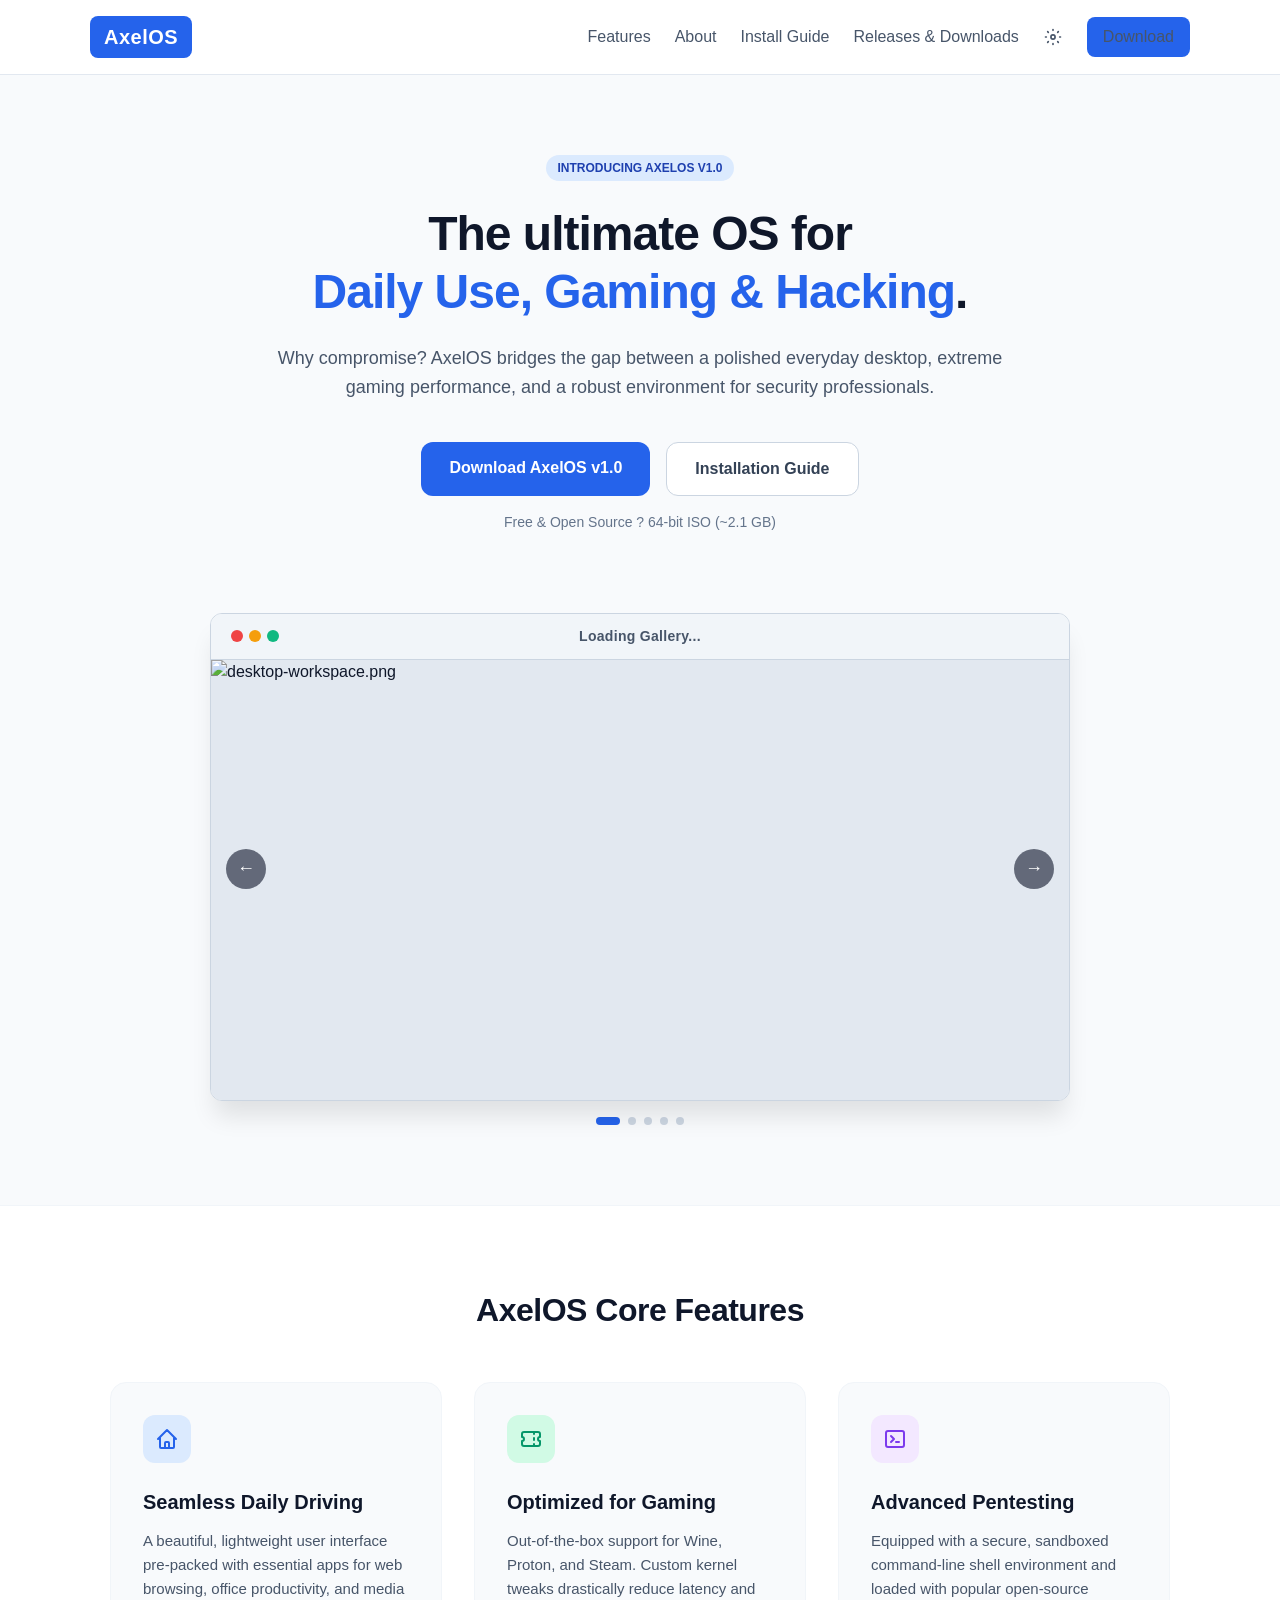
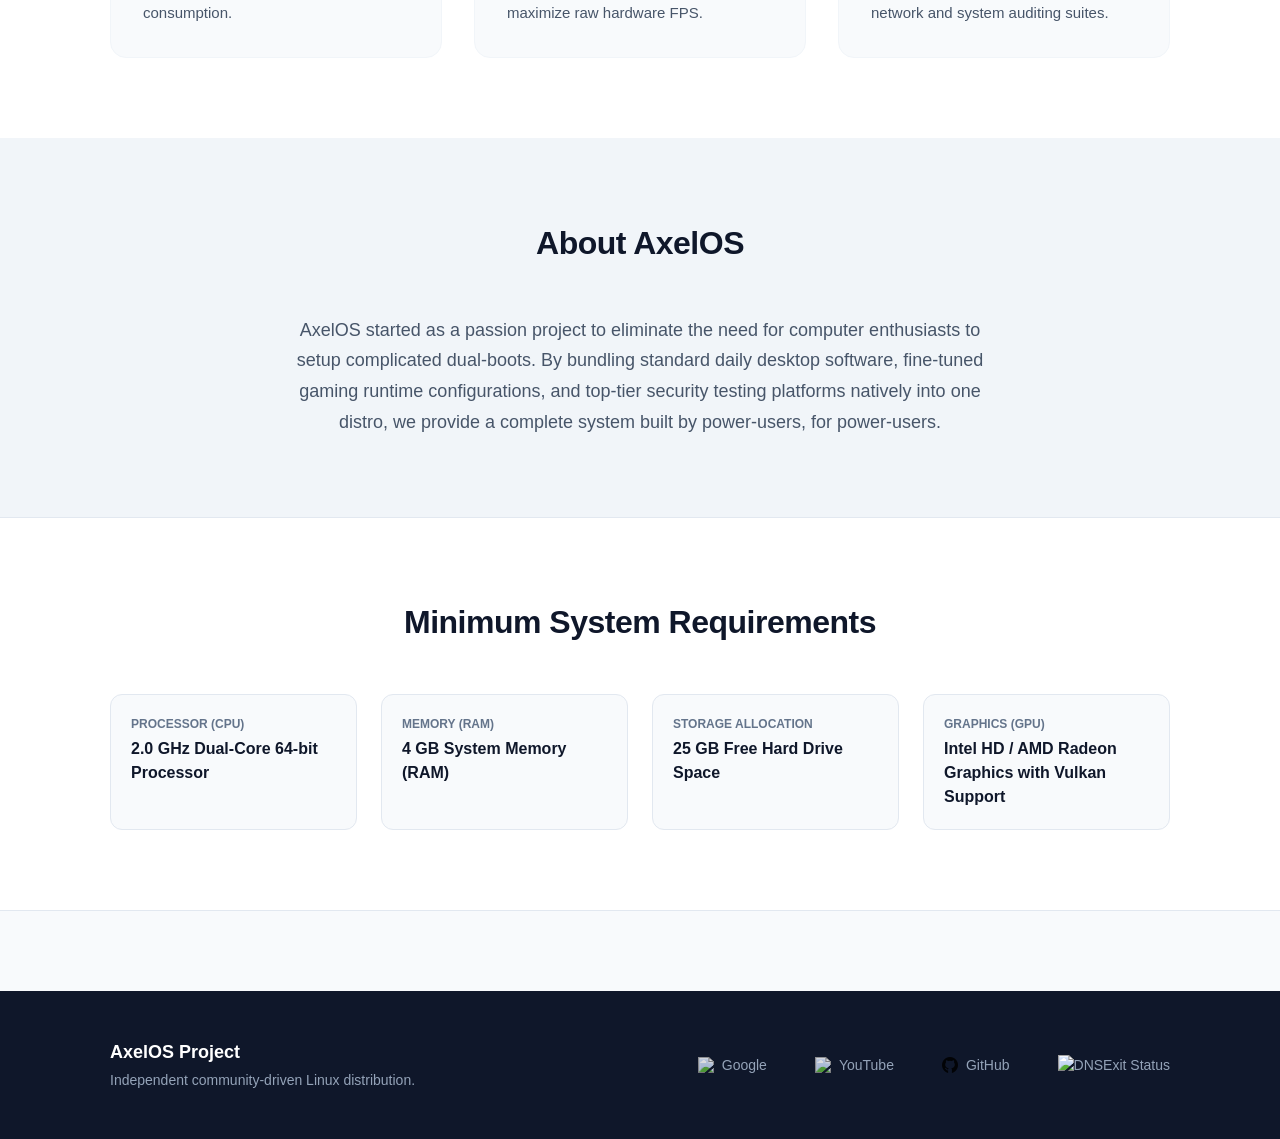
==== index.html @ c9dcf044 "Update index.html" ====
<!DOCTYPE html>
<html lang="en">
<head>
    <meta charset="UTF-8">
    <meta name="viewport" content="width=device-width, initial-scale=1.0">
    <title>AxelOS - Daily Driving, Gaming & Hacking Combined</title>
    <!-- Multi-size Branding Favicon Configuration -->
    <link rel="apple-touch-icon" sizes="180x180" href="/apple-touch-icon.png">
    <link rel="icon" type="image/png" sizes="32x32" href="/favicon-32x32.png">
    <link rel="icon" type="image/png" sizes="16x16" href="/favicon-16x16.png">
    <link rel="icon" type="image/png" href="./favicon.png">
    <link rel="stylesheet" href="./style.css">
</head>
<body>

    <nav>
        <div class="container nav-flex">
            <div onclick="showHome()" class="logo-text">AxelOS</div>
            <div class="nav-links">
                <a onclick="showHome('#features')">Features</a>
                <a onclick="showHome('#about')">About</a>
                <a onclick="showGuide()">Install Guide</a>
                <a onclick="showReleases()">Releases & Downloads</a>
                <button class="theme-toggle" onclick="toggleTheme()" aria-label="Toggle Dark Mode">
                    <svg style="width:20px; height:20px;" fill="none" stroke="currentColor" stroke-width="2" viewBox="0 0 24 24" id="theme-icon"><path stroke-linecap="round" stroke-linejoin="round" d="M12 3v1m0 16v1m9-9h-1M4 12H3m15.364-6.364l-.707.707M6.343 17.657l-.707.707m12.728 0l-.707-.707M6.343 6.343l-.707-.707M14.5 12a2.5 2.5 0 11-5 0 2.5 2.5 0 015 0z"></path></svg>
                </button>
                <a onclick="showReleases()" class="nav-dl-btn btn">Download</a>
            </div>
        </div>
    </nav>

    <div id="scroll-top-arrow" onclick="window.scrollTo({top:0, behavior:'smooth'})">&uarr;</div>

    <div id="main-homepage-content">
        <header>
            <span class="version-tag" id="tag-ver">Introducing AxelOS...</span>
            <h1>The ultimate OS for <br><span>Daily Use, Gaming & Hacking</span>.</h1>
            <p class="hero-p">Why compromise? AxelOS bridges the gap between a polished everyday desktop, extreme gaming performance, and a robust environment for security professionals.</p>
            <div class="hero-btns" id="download">
                <a id="hero-dl-btn" onclick="showReleases()" class="btn btn-lg main-dl-btn">Download AxelOS</a>
                <a onclick="showGuide()" class="btn btn-lg btn-alt">Installation Guide</a>
            </div>
            <p class="meta-text">Free & Open Source ? 64-bit ISO (~2.1 GB)</p>
        </header>

        <div class="carousel-shell">
            <button class="arrow-btn arrow-left" onclick="slideCarousel(-1)">&larr;</button>
            <button class="arrow-btn arrow-right" onclick="slideCarousel(1)">&rarr;</button>
            <div class="window-mockup">
                <div class="window-bar">
                    <div class="dot-group">
                        <span class="dot" style="background:#ef4444;"></span>
                        <span class="dot" style="background:#f59e0b;"></span>
                        <span class="dot" style="background:#10b981;"></span>
                    </div>
                    <div class="window-title" id="screen-title">Loading Gallery...</div>
                </div>
                <div class="slider-viewport" id="slider-track"></div>
            </div>
            <div class="indicator-dots" id="dots-container"></div>
        </div>

        <section class="features" id="features">
            <div class="container">
                <h2 class="section-title">AxelOS Core Features</h2>
                <div class="grid">
                    <div class="card">
                        <div class="icon-box icon-blue"><svg viewBox="0 0 24 24"><path stroke-linecap="round" stroke-linejoin="round" d="M3 12l2-2m0 0l7-7 7 7M5 10v10a1 1 0 001 1h3m10-11l2 2m-2-2v10a1 1 0 01-1 1h-3m-6 0a1 1 0 001-1v-4a1 1 0 011-1h2a1 1 0 011 1v4a1 1 0 001 1m-6 0h6"></path></svg></div>
                        <h3>Seamless Daily Driving</h3>
                        <p>A beautiful, lightweight user interface pre-packed with essential apps for web browsing, office productivity, and media consumption.</p>
                    </div>
                    <div class="card">
                        <div class="icon-box icon-emerald"><svg viewBox="0 0 24 24"><path stroke-linecap="round" stroke-linejoin="round" d="M15 5v2m0 4v2m0 4v2M5 5a2 2 0 00-2 2v3a2 2 0 110 4v3a2 2 0 002 2h14a2 2 0 002-2v-3a2 2 0 110-4V7a2 2 0 00-2-2H5z"></path></svg></div>
                        <h3>Optimized for Gaming</h3>
                        <p>Out-of-the-box support for Wine, Proton, and Steam. Custom kernel tweaks drastically reduce latency and maximize raw hardware FPS.</p>
                    </div>
                    <div class="card">
                        <div class="icon-box icon-purple"><svg viewBox="0 0 24 24"><path stroke-linecap="round" stroke-linejoin="round" d="M8 9l3 3-3 3m5 0h3M5 20h14a2 2 0 002-2V6a2 2 0 00-2-2H5a2 2 0 00-2 2v12a2 2 0 002 2z"></path></svg></div>
                        <h3>Advanced Pentesting</h3>
                        <p>Equipped with a secure, sandboxed command-line shell environment and loaded with popular open-source network and system auditing suites.</p>
                    </div>
                </div>
            </div>
        </section>
        <section class="about" id="about">
            <div class="container">
                <h2 class="section-title">About AxelOS</h2>
                <p class="about-p">AxelOS started as a passion project to eliminate the need for computer enthusiasts to setup complicated dual-boots. By bundling standard daily desktop software, fine-tuned gaming runtime configurations, and top-tier security testing platforms natively into one distro, we provide a complete system built by power-users, for power-users.</p>
            </div>
        </section>

        <section class="specs-section">
            <div class="container">
                <h2 class="section-title">Minimum System Requirements</h2>
                <div class="specs-list">
                    <div class="spec-item"><div class="spec-label">Processor (CPU)</div><div class="spec-value" id="spec-cpu">Loading...</div></div>
                    <div class="spec-item"><div class="spec-label">Memory (RAM)</div><div class="spec-value" id="spec-ram">Loading...</div></div>
                    <div class="spec-item"><div class="spec-label">Storage Allocation</div><div class="spec-value" id="spec-storage">Loading...</div></div>
                    <div class="spec-item"><div class="spec-label">Graphics (GPU)</div><div class="spec-value" id="spec-gpu">Loading...</div></div>
                </div>
            </div>
        </section>
    </div>

    <!-- View 2: Standalone Installation Guide -->
    <div id="main-guide-content" class="page-view-container">
        <div class="content-card-wrapper">
            <div onclick="showHome()" class="back-link">&larr; Back to Home</div>
            <h1 style="margin-bottom: 24px;">Deployment & Installation Guide</h1>
            <div class="step"><div class="step-num">Step 1</div><h3>Download Image</h3><p>Obtain the latest stable image and verify SHA256 checksums.</p></div>
            <div class="step"><div class="step-num">Step 2</div><h3>Flash Target Media</h3><p>Use BalenaEtcher or Rufus to write the ISO to an 8GB+ USB drive.</p></div>
            <div class="step"><div class="step-num">Step 3</div><h3>BIOS Setup</h3><p>Disable Secure Boot and assign USB storage priority rankings.</p></div>
            <div class="step"><div class="step-num">Step 4</div><h3>Installation</h3><p>Boot from USB and follow the partitioning formatting disk setup wizard choices.</p></div>
            
            <div class="faq-section">
                <h2 style="font-size:24px; font-weight:800; margin-bottom:28px; margin-top:50px; text-align:center;">Frequently Asked Questions</h2>
                <div class="faq-item">
                    <button class="faq-trigger" onclick="toggleFaq(this)">Can I dual-boot AxelOS with Windows? <span class="faq-icon">+</span></button>
                    <div class="faq-panel"><div class="faq-content">Yes! During Step 4 of the installation guide, select 'Install Alongside' to safely partition your drive without erasing your existing Windows data.</div></div>
                </div>
                <div class="faq-item">
                    <button class="faq-trigger" onclick="toggleFaq(this)">Are anti-cheat gaming systems supported? <span class="faq-icon">+</span></button>
                    <div class="faq-panel"><div class="faq-content">AxelOS includes kernel-level driver compatibility loops for Proton. Games using Valve Easy Anti-Cheat (EAC) and BattlEye load natively out of the box.</div></div>
                </div>
                <div class="faq-item">
                    <button class="faq-trigger" onclick="toggleFaq(this)">Is this OS safe for beginners to use daily? <span class="faq-icon">+</span></button>
                    <div class="faq-panel"><div class="faq-content">Absolutely. While it contains powerful tools for hacking and optimization, the desktop interface behaves exactly like a standard, user-friendly operating system.</div></div>
                </div>
            </div>
        </div>
    </div>

    <!-- View 3: Combined Version Releases & Downloads Hub -->
    <div id="main-releases-content" class="page-view-container">
        <div class="content-card-wrapper" style="max-width: 100%; width: 100%;">
            <div onclick="showHome()" class="back-link">&larr; Back to Home</div>
            <h1>AxelOS Distribution Hub</h1>
            <p style="color:#475569; margin-top:4px; margin-bottom:24px;">Track system build revisions, changelog patches, and download official mirror ISO files natively.</p>
            <div class="table-wrapper" style="overflow-x: auto; background: transparent; border-radius: 12px;">
                <table style="width: 100%; border-collapse: collapse; text-align: left;">
                    <thead>
                        <tr style="border-bottom: 2px solid #e2e8f0;">
                            <th style="padding: 16px 12px; font-weight: 600;">Version</th>
                            <th style="padding: 16px 12px; font-weight: 600;">Built At</th>
                            <th style="padding: 16px 12px; font-weight: 600;">Codename</th>
                            <th style="padding: 16px 12px; font-weight: 600;">Key Updates / Changelog</th>
                            <th style="padding: 16px 12px; font-weight: 600;">Status</th>
                            <th style="padding: 16px 12px; font-weight: 600; text-align: center;">Download Link</th>
                        </tr>
                    </thead>
                    <tbody id="history-rows"></tbody>
                </table>
            </div>
        </div>
    </div>

    <!-- Cleaner Footer (Wiped out gnrcounter popup box element completely) -->
    <footer>
        <div class="container footer-flex">
            <div class="footer-left"><h4>AxelOS Project</h4><p>Independent community-driven Linux distribution.</p></div>
            <div class="footer-links" style="display: flex; align-items: center; gap: 24px; flex-wrap: wrap;">
                <a href="https://google.com" target="_blank" style="display: flex; align-items: center; gap: 8px; color: #94a3b8; text-decoration: none;">
                    <img src="./icon/google.png" alt="Google" style="width: 16px; height: 16px; object-fit: contain; filter: opacity(0.85);"><span>Google</span>
                </a>
                <a href="https://youtube.com" target="_blank" style="display: flex; align-items: center; gap: 8px; color: #94a3b8; text-decoration: none;">
                    <img src="./icon/youtube.png" alt="YouTube" style="width: 16px; height: 16px; object-fit: contain; filter: opacity(0.85);"><span>YouTube</span>
                </a>
                <a href="https://github.com" target="_blank" style="display: flex; align-items: center; gap: 8px; color: #94a3b8; text-decoration: none;">
                    <img src="./icon/github.png" alt="GitHub" style="width: 16px; height: 16px; object-fit: contain; filter: opacity(0.85);"><span>GitHub</span>
                </a>
                <a href="http://dnsexit.com" target="_blank"><img src="http://dnsexit.com" border="0" alt="DNSExit Status"></a>
            </div>
        </div>
    </footer>

    <script src="./script.js?v=9"></script>
</body>
</html>
---- style.css ----
* { box-sizing: border-box; margin: 0; padding: 0; transition: background-color 0.2s, border-color 0.2s; }
html { scroll-behavior: smooth; }
body { font-family: -apple-system, BlinkMacSystemFont, "Segoe UI", Roboto, sans-serif; background-color: #f8fafc; color: #0f172a; line-height: 1.5; }

/* Dark Mode Theme Configurations */
body.dark-mode { background-color: #0f172a; color: #f8fafc; }
body.dark-mode nav { background: #1e293b; border-color: #334155; }
body.dark-mode .nav-links a { color: #94a3b8; }
body.dark-mode .nav-links a:hover { color: #38bdf8; }
body.dark-mode .card { background: #1e293b; border-color: #334155; }
body.dark-mode .card h3 { color: #ffffff; }
body.dark-mode .card p { color: #94a3b8; }
body.dark-mode .about { background: #1e293b; border-color: #334155; }
body.dark-mode .about-p { color: #94a3b8; }
body.dark-mode .specs-section { background: #0f172a; border-color: #334155; }
body.dark-mode .spec-item { background: #1e293b; border-color: #334155; }
body.dark-mode .spec-value { color: #ffffff; }
body.dark-mode .content-card-wrapper { background: #1e293b; border-color: #334155; }
body.dark-mode h1, body.dark-mode .section-title { color: #ffffff; }
body.dark-mode .hero-p { color: #94a3b8; }
body.dark-mode th { background: #1e293b; border-color: #334155; color: #cbd5e1; }
body.dark-mode td { border-color: #334155; color: #cbd5e1; }

nav { background: #ffffff; border-bottom: 1px solid #e2e8f0; position: sticky; top: 0; z-index: 100; }
.container { max-width: 1100px; margin: 0 auto; padding: 0 20px; }
.nav-flex { display: flex; justify-content: space-between; items: center; padding: 16px 0; }
.logo-text { font-size: 20px; font-weight: 800; color: #ffffff; background: #2563eb; padding: 6px 14px; border-radius: 8px; letter-spacing: 0.5px; text-decoration: none; display: inline-block; cursor: pointer; }
.nav-links { display: flex; align-items: center; }
.nav-links a { margin-left: 24px; text-decoration: none; color: #475569; font-weight: 500; transition: color 0.2s; cursor: pointer; }
.nav-links a:hover { color: #2563eb; }
.btn { background: #2563eb; color: #ffffff; padding: 8px 16px; border-radius: 8px; text-decoration: none; font-weight: 500; display: inline-block; transition: background 0.2s; }
.btn:hover { background: #1d4ed8; }

.theme-toggle { background: transparent; border: none; cursor: pointer; color: #475569; margin-left: 24px; display: flex; align-items: center; }
body.dark-mode .theme-toggle { color: #f59e0b; }

header { text-align: center; padding: 80px 20px 40px 20px; max-width: 800px; margin: 0 auto; }
.version-tag { background: #dbeafe; color: #1e40af; font-size: 12px; font-weight: 600; padding: 4px 12px; border-radius: 9999px; text-transform: uppercase; display: inline-block; }
h1 { font-size: 48px; font-weight: 800; color: #0f172a; margin-top: 24px; letter-spacing: -1px; line-height: 1.2; }
h1 span { color: #2563eb; }
.hero-p { font-size: 18px; color: #475569; margin-top: 24px; line-height: 1.6; }
.hero-btns { margin-top: 40px; display: flex; gap: 16px; justify-content: center; flex-wrap: wrap; }
.btn-lg { padding: 14px 28px; font-size: 16px; font-weight: 600; border-radius: 12px; }
.btn-alt { background: #ffffff; color: #334155; border: 1px solid #cbd5e1; cursor: pointer; }
.btn-alt:hover { background: #f8fafc; }
.meta-text { font-size: 14px; color: #64748b; margin-top: 16px; }

.carousel-shell { max-width: 900px; margin: 40px auto 80px auto; padding: 0 20px; position: relative; }
.window-mockup { background: #ffffff; border: 1px solid #cbd5e1; border-radius: 12px; overflow: hidden; box-shadow: 0 20px 25px -5px rgba(0,0,0,0.1); position: relative; }
body.dark-mode .window-mockup { background: #1e293b; border-color: #334155; }
.window-bar { background: #f1f5f9; padding: 12px 20px; display: flex; align-items: center; border-bottom: 1px solid #cbd5e1; z-index: 10; position: relative; }
body.dark-mode .window-bar { background: #0f172a; border-color: #334155; }
.dot-group { display: flex; gap: 6px; position: absolute; left: 20px; }
.dot { width: 12px; height: 12px; border-radius: 55px; }
.window-title { width: 100%; text-align: center; font-size: 14px; font-weight: 600; color: #475569; letter-spacing: 0.3px; }
body.dark-mode .window-title { color: #94a3b8; }

.slider-viewport { display: flex; overflow-x: auto; scroll-snap-type: x mandatory; scroll-behavior: smooth; -webkit-overflow-scrolling: touch; }
.slider-viewport::-webkit-scrollbar { display: none; }
.slide-pane { min-width: 100%; width: 100%; scroll-snap-align: start; background: #e2e8f0; height: 440px; display: flex; align-items: center; justify-content: center; position: relative; overflow: hidden; }
body.dark-mode .slide-pane { background: #334155; }
.slide-pane img { width: 100%; height: 100%; object-fit: cover; }

.arrow-btn { position: absolute; top: 50%; transform: translateY(-50%); background: rgba(15, 23, 42, 0.6); color: white; border: none; width: 40px; height: 40px; border-radius: 50px; cursor: pointer; display: flex; align-items: center; justify-content: center; font-weight: bold; font-size: 18px; z-index: 20; }
.arrow-btn:hover { background: rgba(37, 99, 235, 0.9); }
.arrow-left { left: 36px; }
.arrow-right { right: 36px; }

.indicator-dots { display: flex; justify-content: center; gap: 8px; margin-top: 16px; }
.ind-dot { width: 8px; height: 8px; background: #cbd5e1; border-radius: 50px; cursor: pointer; transition: background-color 0.2s, width 0.2s; }
body.dark-mode .ind-dot { background: #475569; }
.ind-dot.active { background: #2563eb; width: 24px; }
body.dark-mode .ind-dot.active { background: #38bdf8; }

.features { background: #ffffff; padding: 80px 0; border-top: 1px solid #f1f5f9; border-bottom: 1px solid #f1f5f9; }
.section-title { text-align: center; font-size: 32px; font-weight: 700; margin-bottom: 48px; letter-spacing: -0.5px; }
.grid { display: grid; grid-template-columns: repeat(auto-fit, minmax(280px, 1fr)); gap: 32px; }
.card { background: #f8fafc; padding: 32px; border-radius: 16px; border: 1px solid #f1f5f9; }
.icon-box { width: 48px; height: 48px; border-radius: 12px; display: flex; align-items: center; justify-content: center; margin-bottom: 24px; }
.icon-blue { background: #dbeafe; color: #2563eb; }
.icon-emerald { background: #d1fae5; color: #059669; }
.icon-purple { background: #f3e8ff; color: #7c3aed; }
.icon-box svg { width: 24px; height: 24px; fill: none; stroke: currentColor; stroke-width: 2; }
.card h3 { font-size: 20px; font-weight: 700; margin-bottom: 12px; }
.card p { color: #475569; font-size: 15px; line-height: 1.6; }

.about { background: #f1f5f9; padding: 80px 0; border-bottom: 1px solid #e2e8f0; }
.about-p { max-width: 700px; margin: 0 auto; text-align: center; font-size: 18px; color: #475569; line-height: 1.7; }
.specs-section { background: #ffffff; padding: 80px 0; border-bottom: 1px solid #e2e8f0; }
.specs-list { display: grid; grid-template-columns: repeat(auto-fit, minmax(220px, 1fr)); gap: 24px; margin-top: 32px; }
.spec-item { padding: 20px; background: #f8fafc; border-radius: 12px; border: 1px solid #e2e8f0; }
.spec-label { font-size: 12px; color: #64748b; font-weight: 600; text-transform: uppercase; }
.spec-value { font-size: 16px; color: #0f172a; font-weight: 700; margin-top: 4px; }
.page-view-container { max-width: 860px; margin: 40px auto; padding: 0 20px; display: none; }
.content-card-wrapper { background: #ffffff; padding: 40px; border-radius: 16px; border: 1px solid #e2e8f0; box-shadow: 0 1px 3px rgba(0,0,0,0.05); }
.back-link { display: inline-block; text-decoration: none; color: #2563eb; font-weight: 600; margin-bottom: 24px; font-size: 15px; cursor: pointer; }
.back-link:hover { text-decoration: underline; }

.table-wrapper { background: #ffffff; border: 1px solid #e2e8f0; border-radius: 12px; overflow-x: auto; margin-top: 24px; }
table { width: 100%; border-collapse: collapse; text-align: left; font-size: 15px; }
th { background: #f8fafc; padding: 20px; font-weight: 600; color: #334155; border-bottom: 1px solid #e2e8f0; }
td { padding: 20px; border-bottom: 1px solid #e2e8f0; color: #475569; }
tr:last-child td { border-bottom: none; }
.badge { padding: 4px 12px; border-radius: 9999px; font-size: 12px; font-weight: 600; display: inline-block; text-transform: uppercase; }
.badge-active { background: #d1fae5; color: #065f46; }
.badge-supported { background: #dbeafe; color: #1e40af; }
.badge-legacy { background: #e2e8f0; color: #334155; }

.step { margin-bottom: 36px; padding-bottom: 24px; border-bottom: 1px solid #f1f5f9; text-align: left; }
.step:last-child { border-bottom: none; margin-bottom: 0; padding-bottom: 0; }
.step-num { font-size: 13px; font-weight: 700; color: #2563eb; text-transform: uppercase; letter-spacing: 0.5px; }
.step h3 { font-size: 20px; font-weight: 700; margin: 4px 0 12px 0; color: #1e293b; text-align: left; }
.step p { color: #475569; font-size: 16px; text-align: left; }
.step ul { padding-left: 24px; margin-top: 12px; color: #475569; text-align: left; }
.step li { margin-bottom: 8px; font-size: 15px; }

footer { background: #0f172a; color: #94a3b8; padding: 48px 0; font-size: 14px; margin-top: 80px; }
.footer-flex { display: flex; justify-content: space-between; align-items: center; flex-wrap: wrap; gap: 32px; }
.footer-left h4 { color: #ffffff; font-size: 18px; margin-bottom: 4px; }
.footer-links a { color: #94a3b8; text-decoration: none; margin-left: 24px; transition: color 0.2s; cursor: pointer; }
.footer-links a:hover { color: #ffffff; }
@media (max-width: 600px) { .nav-links { display: none; } h1 { font-size: 32px; } }

/* Animated Button Pulsate Configuration */
@keyframes buttonPulse {
    0% { transform: scale(1); box-shadow: 0 4px 6px -1px rgba(37, 99, 235, 0.2); }
    50% { transform: scale(1.03); box-shadow: 0 10px 15px -3px rgba(37, 99, 235, 0.4); }
    100% { transform: scale(1); box-shadow: 0 4px 6px -1px rgba(37, 99, 235, 0.2); }
}

.main-dl-btn:hover, .nav-dl-btn:hover {
    animation: buttonPulse 1.6s infinite ease-in-out;
    background-color: #1d4ed8 !important;
    cursor: pointer;
}
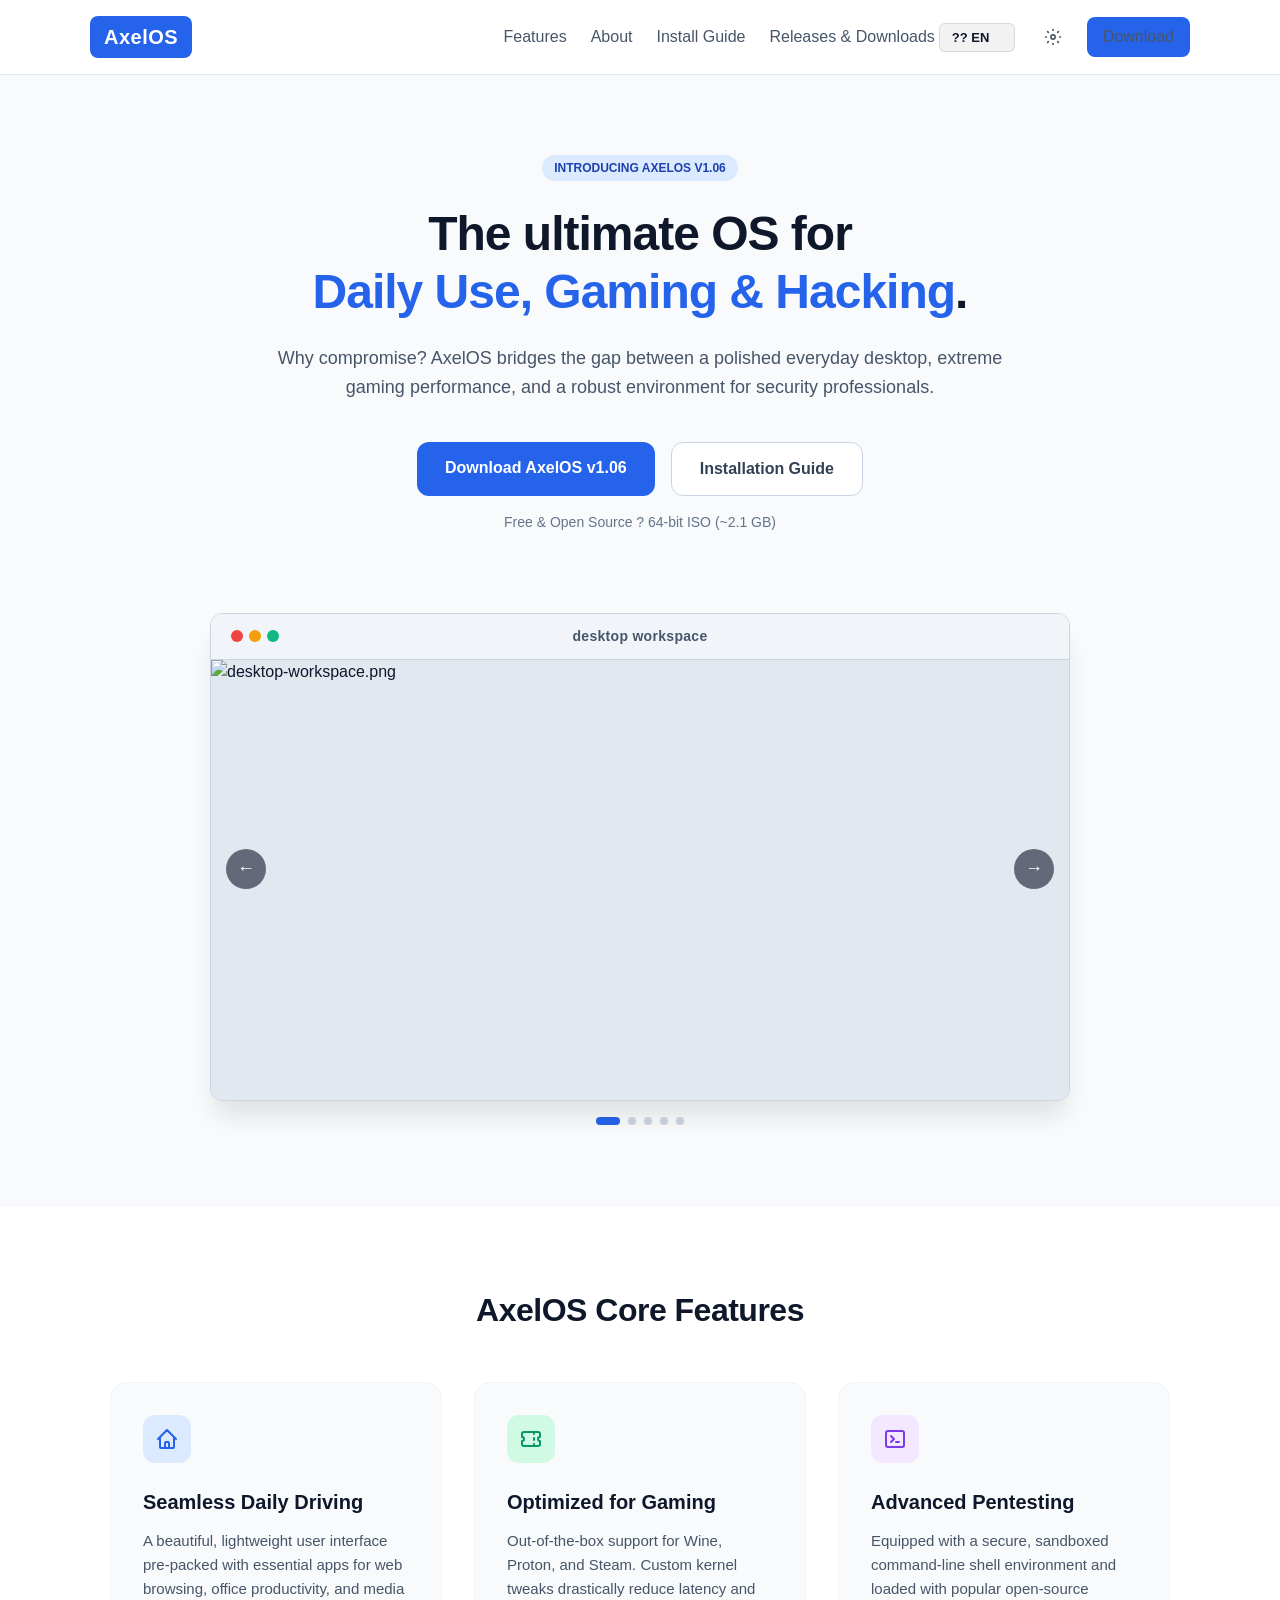
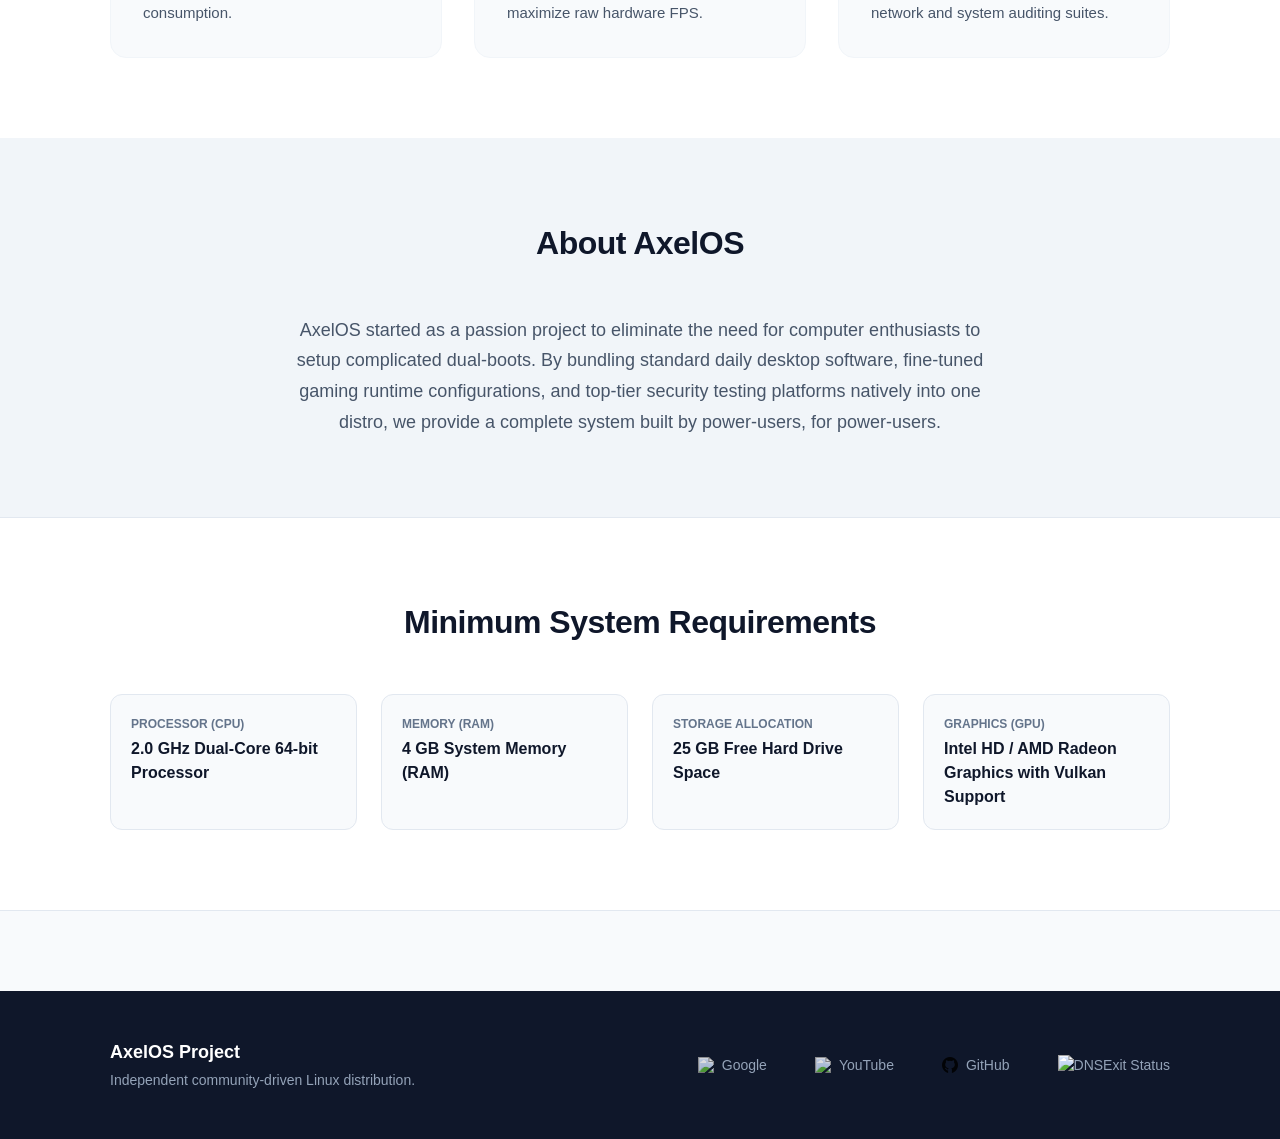
==== commit 1ef04bef: "Update index.html" ====
--- a/index.html
+++ b/index.html
@@ -16,15 +16,25 @@
     <nav>
         <div class="container nav-flex">
             <div onclick="showHome()" class="logo-text">AxelOS</div>
-            <div class="nav-links">
-                <a onclick="showHome('#features')">Features</a>
-                <a onclick="showHome('#about')">About</a>
-                <a onclick="showGuide()">Install Guide</a>
-                <a onclick="showReleases()">Releases & Downloads</a>
+            <div class="nav-links" style="display: flex; align-items: center;">
+                <a id="nav-feat" onclick="showHome('#features')">Features</a>
+                <a id="nav-about" onclick="showHome('#about')">About</a>
+                <a id="nav-guide" onclick="showGuide()">Install Guide</a>
+                <a id="nav-rel" onclick="showReleases()">Releases & Downloads</a>
+                
+                <!-- Compact Language Selector Integrated directly inside your styling classes -->
+                <div class="lang-container" style="position: relative; display: inline-block; margin: 0 4px;">
+                    <select id="lang-selector" onchange="changeLanguage(this.value)" style="padding: 6px 12px; font-size: 13px; font-weight: 700; color: inherit; background: rgba(0,0,0,0.05); border: 1px solid rgba(0,0,0,0.1); border-radius: 6px; cursor: pointer; outline: none; appearance: none; -webkit-appearance: none; padding-right: 24px;">
+                        <option value="en">?? EN</option>
+                        <option value="id">?? ID</option>
+                    </select>
+                    <i class="fas fa-chevron-down" style="position: absolute; right: 8px; top: 50%; transform: translateY(-50%); font-size: 9px; opacity: 0.7; pointer-events: none;"></i>
+                </div>
+
                 <button class="theme-toggle" onclick="toggleTheme()" aria-label="Toggle Dark Mode">
                     <svg style="width:20px; height:20px;" fill="none" stroke="currentColor" stroke-width="2" viewBox="0 0 24 24" id="theme-icon"><path stroke-linecap="round" stroke-linejoin="round" d="M12 3v1m0 16v1m9-9h-1M4 12H3m15.364-6.364l-.707.707M6.343 17.657l-.707.707m12.728 0l-.707-.707M6.343 6.343l-.707-.707M14.5 12a2.5 2.5 0 11-5 0 2.5 2.5 0 015 0z"></path></svg>
                 </button>
-                <a onclick="showReleases()" class="nav-dl-btn btn">Download</a>
+                <a id="nav-dl" onclick="showReleases()" class="nav-dl-btn btn">Download</a>
             </div>
         </div>
     </nav>
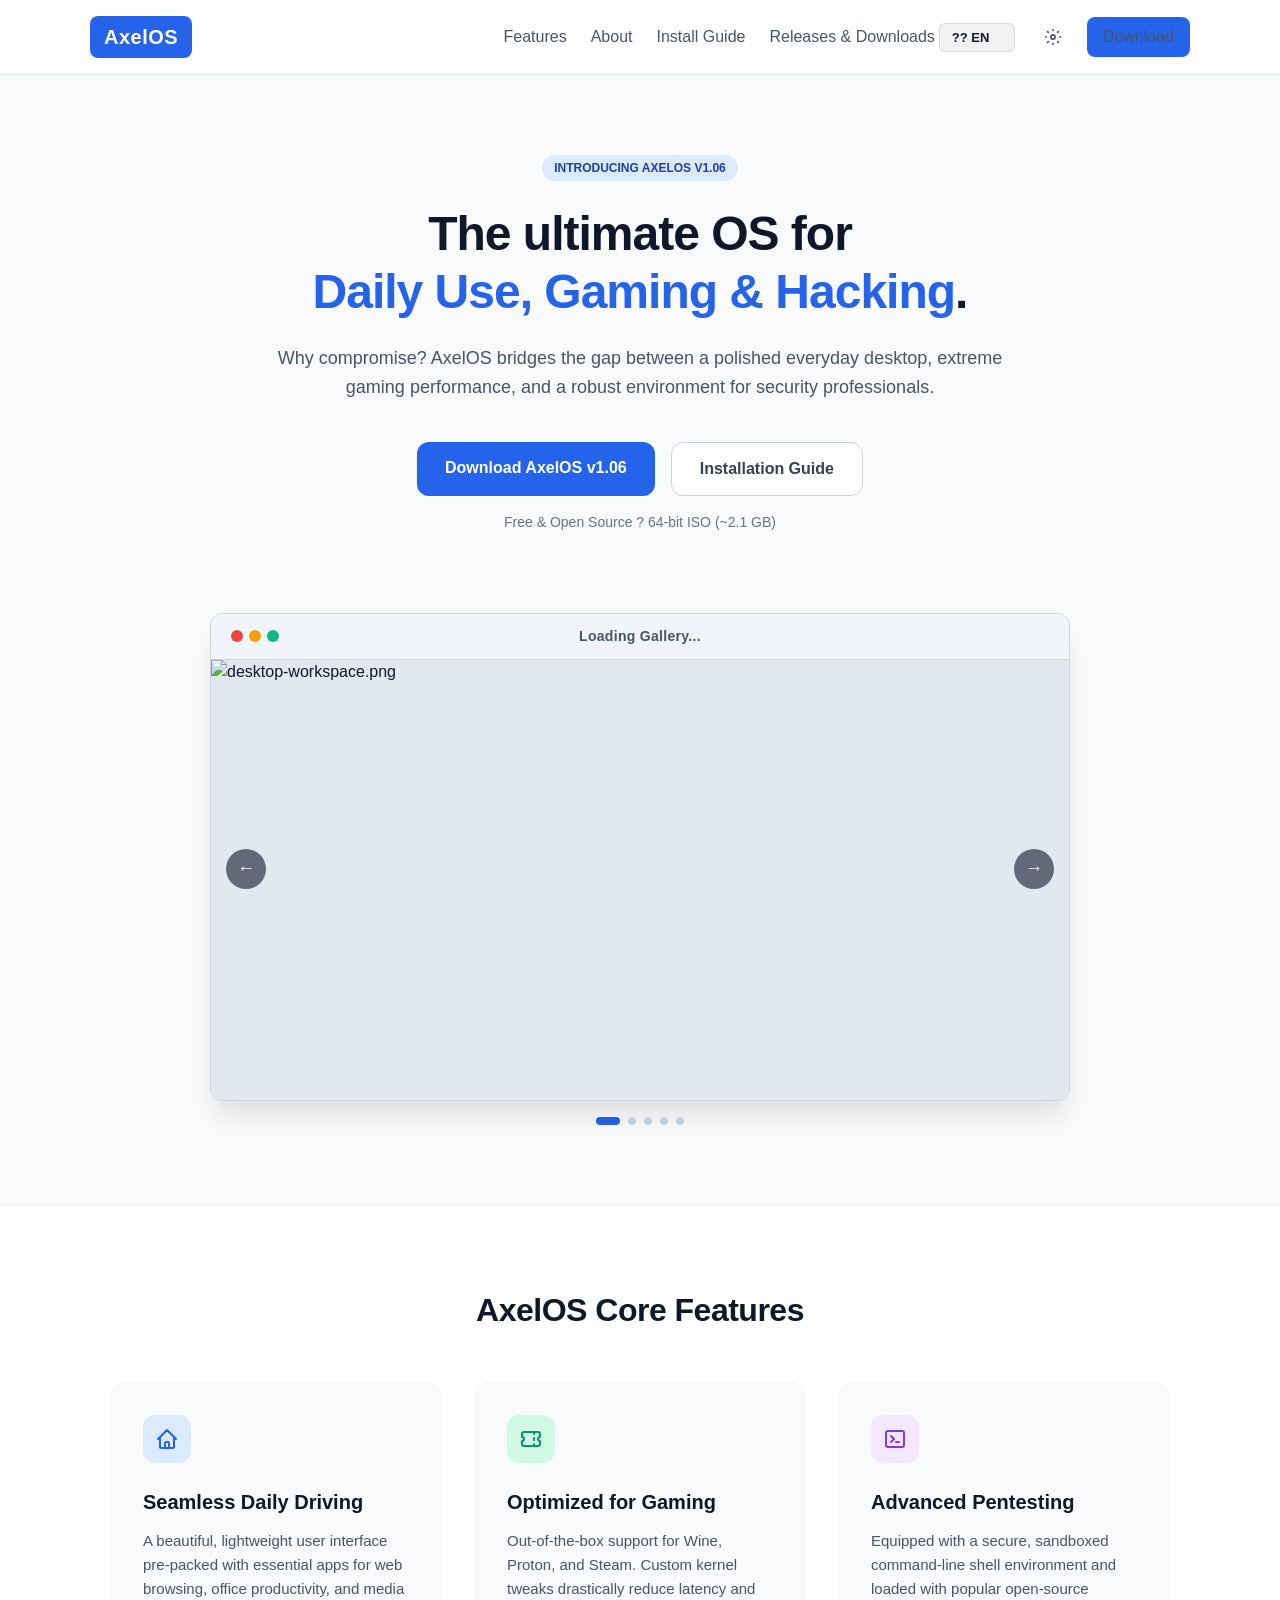
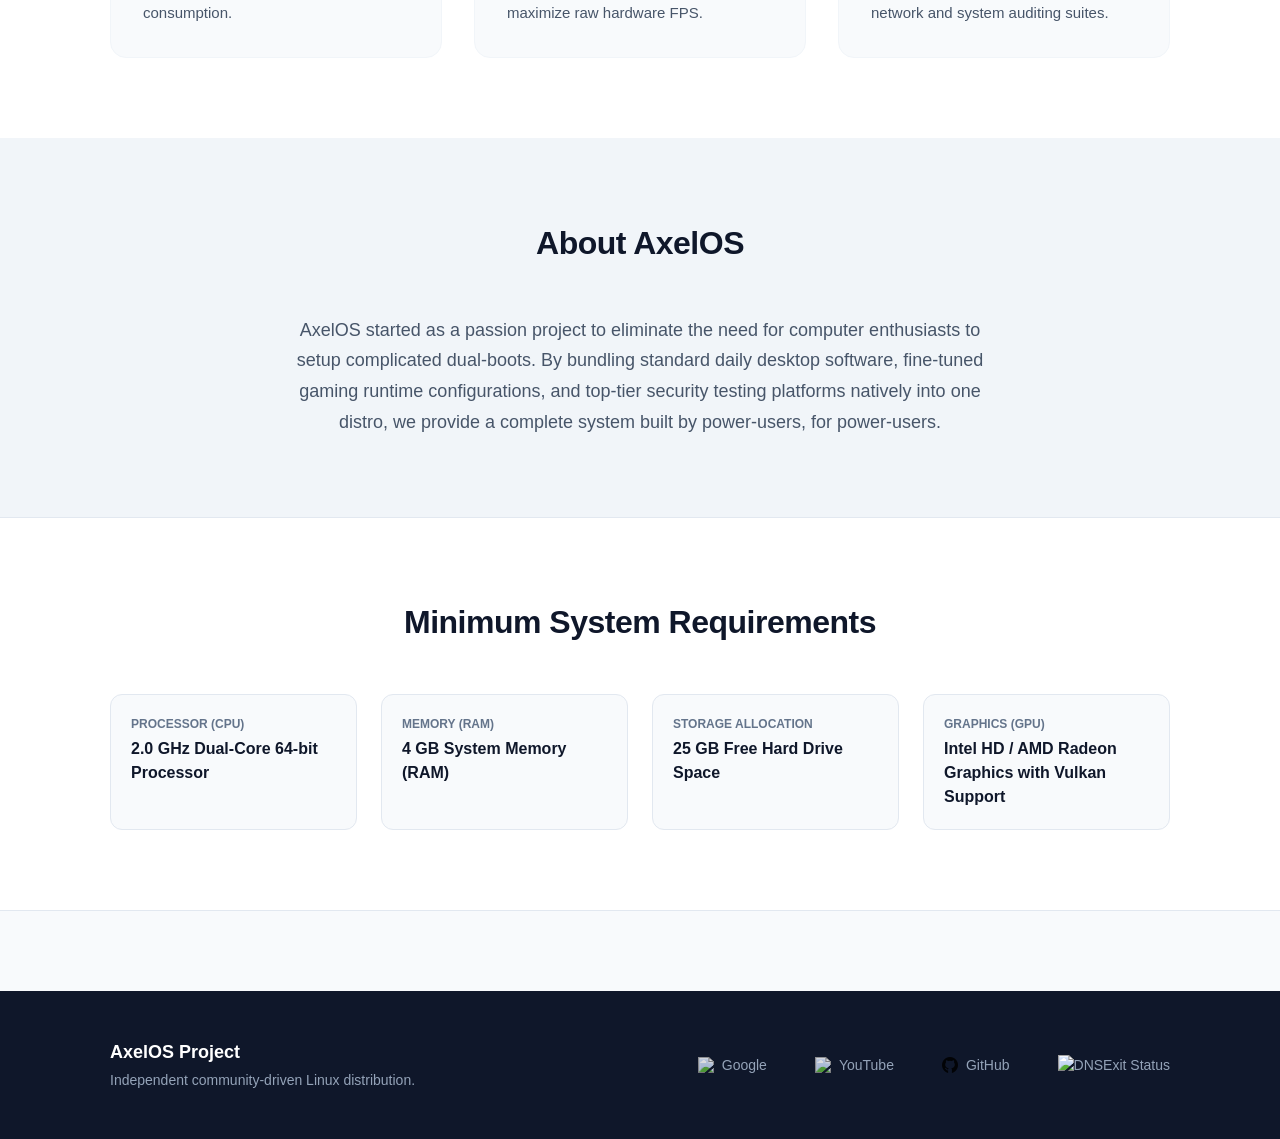
==== commit 955b0af8: "Update index.html" ====
--- a/index.html
+++ b/index.html
@@ -112,33 +112,43 @@
         </section>
     </div>
 
-    <!-- View 2: Standalone Installation Guide -->
-    <div id="main-guide-content" class="page-view-container">
-        <div class="content-card-wrapper">
-            <div onclick="showHome()" class="back-link">&larr; Back to Home</div>
-            <h1 style="margin-bottom: 24px;">Deployment & Installation Guide</h1>
-            <div class="step"><div class="step-num">Step 1</div><h3>Download Image</h3><p>Obtain the latest stable image and verify SHA256 checksums.</p></div>
-            <div class="step"><div class="step-num">Step 2</div><h3>Flash Target Media</h3><p>Use BalenaEtcher or Rufus to write the ISO to an 8GB+ USB drive.</p></div>
-            <div class="step"><div class="step-num">Step 3</div><h3>BIOS Setup</h3><p>Disable Secure Boot and assign USB storage priority rankings.</p></div>
-            <div class="step"><div class="step-num">Step 4</div><h3>Installation</h3><p>Boot from USB and follow the partitioning formatting disk setup wizard choices.</p></div>
-            
-            <div class="faq-section">
-                <h2 style="font-size:24px; font-weight:800; margin-bottom:28px; margin-top:50px; text-align:center;">Frequently Asked Questions</h2>
-                <div class="faq-item">
-                    <button class="faq-trigger" onclick="toggleFaq(this)">Can I dual-boot AxelOS with Windows? <span class="faq-icon">+</span></button>
-                    <div class="faq-panel"><div class="faq-content">Yes! During Step 4 of the installation guide, select 'Install Alongside' to safely partition your drive without erasing your existing Windows data.</div></div>
-                </div>
-                <div class="faq-item">
-                    <button class="faq-trigger" onclick="toggleFaq(this)">Are anti-cheat gaming systems supported? <span class="faq-icon">+</span></button>
-                    <div class="faq-panel"><div class="faq-content">AxelOS includes kernel-level driver compatibility loops for Proton. Games using Valve Easy Anti-Cheat (EAC) and BattlEye load natively out of the box.</div></div>
-                </div>
-                <div class="faq-item">
-                    <button class="faq-trigger" onclick="toggleFaq(this)">Is this OS safe for beginners to use daily? <span class="faq-icon">+</span></button>
-                    <div class="faq-panel"><div class="faq-content">Absolutely. While it contains powerful tools for hacking and optimization, the desktop interface behaves exactly like a standard, user-friendly operating system.</div></div>
-                </div>
+    <!-- ? SECTION 2: GUIDE & FAQ VIEW CONTAINER -->
+    <div id="main-guide-content" class="page-view-container" style="display: none; max-width: 900px; margin: 40px auto; padding: 24px; font-family: system-ui, -apple-system, sans-serif;">
+        
+        <!-- Header Block -->
+        <div style="text-align: center; margin-bottom: 48px;">
+            <h1 style="font-size: 36px; font-weight: 800; color: #0f172a; margin-bottom: 12px;">AxelOS Documentation Hub</h1>
+            <p style="font-size: 16px; color: #64748b; max-width: 600px; margin: 0 auto;">Loading documentation fields...</p>
+        </div>
+
+        <!-- Installation Guide -->
+        <div style="background: #ffffff; padding: 32px; border-radius: 16px; box-shadow: 0 4px 20px rgba(0,0,0,0.05); margin-bottom: 40px; border: 1px solid #e2e8f0;">
+            <h2 style="font-size: 22px; font-weight: 700; color: #0f172a; margin-bottom: 24px; display: flex; align-items: center; gap: 8px;">
+                <i class="fas fa-map-signs" style="color: #2563eb;"></i> Complete Step-by-Step Installation Guide
+            </h2>
+            <div style="position: relative; border-left: 3px solid #e2e8f0; margin-left: 16px; padding-left: 24px;">
+                <!-- Injected dynamically by your script mapping -->
             </div>
         </div>
+
+        <!-- Accordion FAQ Dropdown Hub -->
+        <div style="background: #ffffff; padding: 32px; border-radius: 16px; box-shadow: 0 4px 20px rgba(0,0,0,0.05); border: 1px solid #e2e8f0;">
+            <h2 style="font-size: 22px; font-weight: 700; color: #0f172a; margin-bottom: 8px; display: flex; align-items: center; gap: 8px;">
+                <i class="fas fa-question-circle" style="color: #2563eb;"></i> Frequently Asked Questions
+            </h2>
+            <p style="font-size: 14px; color: #64748b; margin: 0 0 24px 0;">Click on any question below to check its answer instantly.</p>
+            <div style="display: flex; flex-direction: column; gap: 12px;">
+                <!-- Injected dynamically by your script mapping -->
+            </div>
+        </div>
+        
+        <style>
+            .faq-item.active { border-color: #2563eb !important; box-shadow: 0 4px 12px rgba(37,99,235,0.05); }
+            .faq-item.active button { background: #eff6ff; color: #2563eb !important; }
+            .faq-item.active .faq-arrow { transform: rotate(180deg); color: #2563eb !important; }
+        </style>
     </div>
+
 
     <!-- View 3: Combined Version Releases & Downloads Hub -->
     <div id="main-releases-content" class="page-view-container">
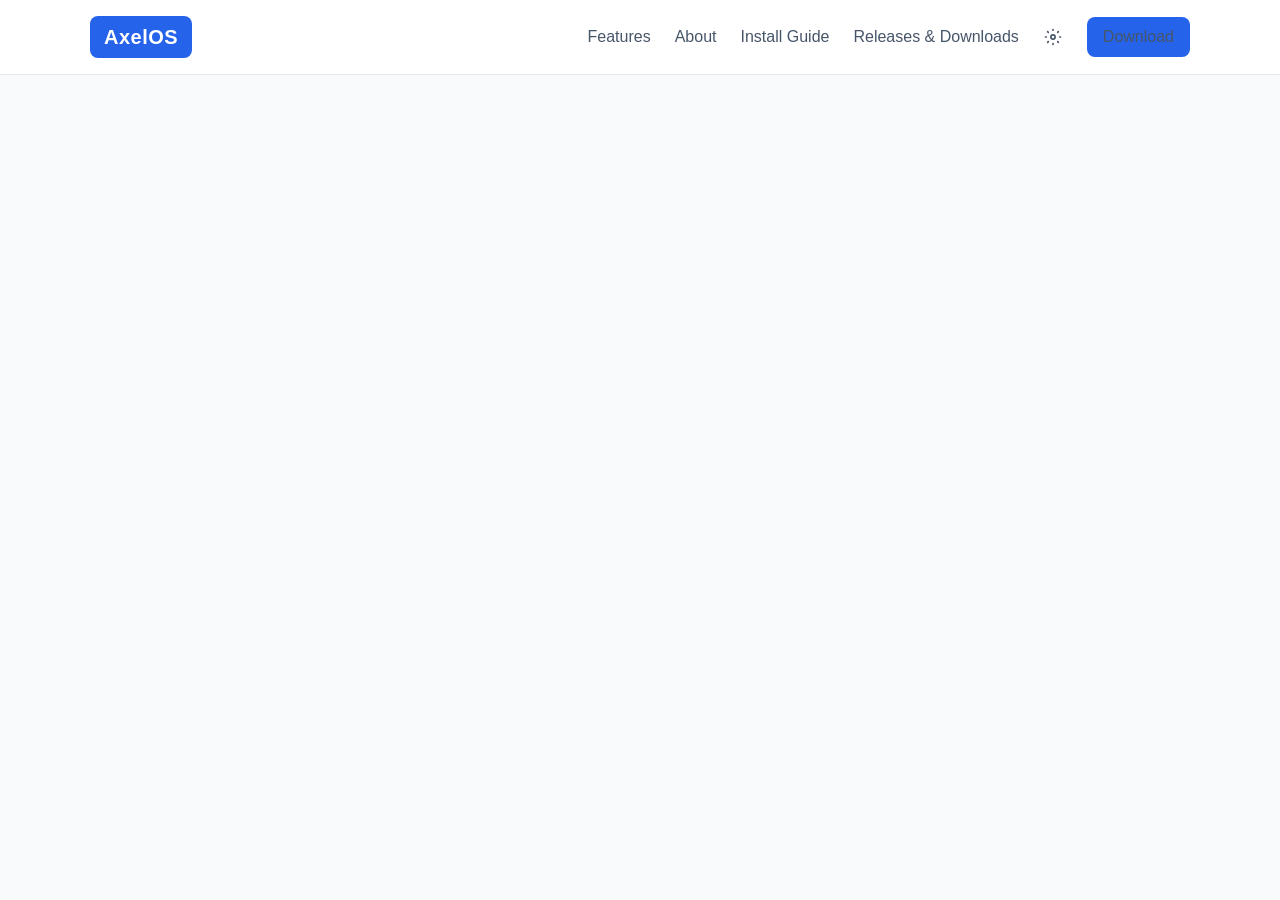
==== commit ddebc3df: "Update index.html" ====
--- a/index.html
+++ b/index.html
@@ -3,143 +3,98 @@
 <head>
     <meta charset="UTF-8">
     <meta name="viewport" content="width=device-width, initial-scale=1.0">
-    <title>AxelOS - Daily Driving, Gaming & Hacking Combined</title>
-    <!-- Multi-size Branding Favicon Configuration -->
-    <link rel="apple-touch-icon" sizes="180x180" href="/apple-touch-icon.png">
-    <link rel="icon" type="image/png" sizes="32x32" href="/favicon-32x32.png">
-    <link rel="icon" type="image/png" sizes="16x16" href="/favicon-16x16.png">
-    <link rel="icon" type="image/png" href="./favicon.png">
-    <link rel="stylesheet" href="./style.css">
+    <title>AxelOS Hub</title>
+    <link rel="stylesheet" href="https://cloudflare.com">
+    <link rel="stylesheet" href="style.css">
 </head>
 <body>
 
+    <!-- ? NAVBAR WITH NO LANGUAGE DROPDOWN -->
     <nav>
         <div class="container nav-flex">
-            <div onclick="showHome()" class="logo-text">AxelOS</div>
-            <div class="nav-links" style="display: flex; align-items: center;">
-                <a id="nav-feat" onclick="showHome('#features')">Features</a>
-                <a id="nav-about" onclick="showHome('#about')">About</a>
-                <a id="nav-guide" onclick="showGuide()">Install Guide</a>
-                <a id="nav-rel" onclick="showReleases()">Releases & Downloads</a>
-                
-                <!-- Compact Language Selector Integrated directly inside your styling classes -->
-                <div class="lang-container" style="position: relative; display: inline-block; margin: 0 4px;">
-                    <select id="lang-selector" onchange="changeLanguage(this.value)" style="padding: 6px 12px; font-size: 13px; font-weight: 700; color: inherit; background: rgba(0,0,0,0.05); border: 1px solid rgba(0,0,0,0.1); border-radius: 6px; cursor: pointer; outline: none; appearance: none; -webkit-appearance: none; padding-right: 24px;">
-                        <option value="en">?? EN</option>
-                        <option value="id">?? ID</option>
-                    </select>
-                    <i class="fas fa-chevron-down" style="position: absolute; right: 8px; top: 50%; transform: translateY(-50%); font-size: 9px; opacity: 0.7; pointer-events: none;"></i>
-                </div>
-
+            <div onclick="showHome()" class="logo-text" style="cursor:pointer;">AxelOS</div>
+            <div class="nav-links">
+                <a onclick="showHome('#features')">Features</a>
+                <a onclick="showHome('#about')">About</a>
+                <a onclick="showGuide()">Install Guide</a>
+                <a onclick="showReleases()">Releases & Downloads</a>
                 <button class="theme-toggle" onclick="toggleTheme()" aria-label="Toggle Dark Mode">
                     <svg style="width:20px; height:20px;" fill="none" stroke="currentColor" stroke-width="2" viewBox="0 0 24 24" id="theme-icon"><path stroke-linecap="round" stroke-linejoin="round" d="M12 3v1m0 16v1m9-9h-1M4 12H3m15.364-6.364l-.707.707M6.343 17.657l-.707.707m12.728 0l-.707-.707M6.343 6.343l-.707-.707M14.5 12a2.5 2.5 0 11-5 0 2.5 2.5 0 015 0z"></path></svg>
                 </button>
-                <a id="nav-dl" onclick="showReleases()" class="nav-dl-btn btn">Download</a>
+                <a onclick="showReleases()" class="nav-dl-btn btn">Download</a>
             </div>
         </div>
     </nav>
 
-    <div id="scroll-top-arrow" onclick="window.scrollTo({top:0, behavior:'smooth'})">&uarr;</div>
-
-    <div id="main-homepage-content">
-        <header>
-            <span class="version-tag" id="tag-ver">Introducing AxelOS...</span>
-            <h1>The ultimate OS for <br><span>Daily Use, Gaming & Hacking</span>.</h1>
-            <p class="hero-p">Why compromise? AxelOS bridges the gap between a polished everyday desktop, extreme gaming performance, and a robust environment for security professionals.</p>
-            <div class="hero-btns" id="download">
-                <a id="hero-dl-btn" onclick="showReleases()" class="btn btn-lg main-dl-btn">Download AxelOS</a>
-                <a onclick="showGuide()" class="btn btn-lg btn-alt">Installation Guide</a>
-            </div>
-            <p class="meta-text">Free & Open Source ? 64-bit ISO (~2.1 GB)</p>
+    <!-- ? MAIN HOMEPAGE CONTENT -->
+    <div id="main-homepage-content" class="page-view-container">
+        <header class="hero-section" style="text-align: center; padding: 80px 24px; background: radial-gradient(circle at top, #f8fafc, #ffffff);">
+            <span id="tag-ver" style="background: #eff6ff; color: #2563eb; padding: 6px 14px; border-radius: 9999px; font-size: 13px; font-weight: 700; display: inline-block; margin-bottom: 16px;">Introducing AxelOS v1.10</span>
+            <h1 style="font-size: 48px; font-weight: 800; color: #0f172a; margin-bottom: 16px; letter-spacing: -1px;">The Future of Fast, Tuned Desktop Computing</h1>
+            <p style="font-size: 18px; color: #64748b; max-width: 600px; margin: 0 auto 32px auto; line-height: 1.6;">An elegant, performance-focused operating system meticulously crafted for developers, gamers, and systems power users.</p>
+            <button id="hero-dl-btn" class="main-dl-btn" style="background: #2563eb; color: white; border: none; padding: 14px 28px; font-size: 15px; font-weight: 700; border-radius: 8px; cursor: pointer; box-shadow: 0 4px 14px rgba(37, 99, 235, 0.3); transition: transform 0.2s;">Download AxelOS</button>
         </header>
 
-        <div class="carousel-shell">
-            <button class="arrow-btn arrow-left" onclick="slideCarousel(-1)">&larr;</button>
-            <button class="arrow-btn arrow-right" onclick="slideCarousel(1)">&rarr;</button>
-            <div class="window-mockup">
-                <div class="window-bar">
-                    <div class="dot-group">
-                        <span class="dot" style="background:#ef4444;"></span>
-                        <span class="dot" style="background:#f59e0b;"></span>
-                        <span class="dot" style="background:#10b981;"></span>
+        <section class="slider-container" style="max-width: 1000px; margin: 0 auto 60px auto; padding: 0 24px; text-align: center;">
+            <div style="position: relative; overflow: hidden; border-radius: 12px; box-shadow: 0 10px 30px rgba(0,0,0,0.08); background: #1e293b;">
+                <div id="slider-track" style="display: flex; overflow-x: scroll; scroll-snap-type: x mandatory; scrollbar-width: none;-ms-overflow-style: none;"></div>
+                <button onclick="slideCarousel(-1)" style="position: absolute; left: 16px; top: 50%; transform: translateY(-50%); background: rgba(255,255,255,0.9); border: none; width: 40px; height: 40px; border-radius: 50%; cursor: pointer; display: flex; align-items: center; justify-content: center; box-shadow: 0 2px 8px rgba(0,0,0,0.1);"><i class="fas fa-chevron-left" style="color:#0f172a"></i></button>
+                <button onclick="slideCarousel(1)" style="position: absolute; right: 16px; top: 50%; transform: translateY(-50%); background: rgba(255,255,255,0.9); border: none; width: 40px; height: 40px; border-radius: 50%; cursor: pointer; display: flex; align-items: center; justify-content: center; box-shadow: 0 2px 8px rgba(0,0,0,0.1);"><i class="fas fa-chevron-right" style="color:#0f172a"></i></button>
+            </div>
+            <h3 id="screen-title" style="margin-top: 16px; font-size: 15px; color: #64748b; font-weight: 500;">Desktop Interface Preview</h3>
+            <div id="dots-container" style="display: flex; justify-content: center; gap: 8px; margin-top: 12px;"></div>
+        </section>
+
+        <section class="specs-section" style="background: #f8fafc; padding: 60px 24px; border-top: 1px solid #e2e8f0; border-bottom: 1px solid #e2e8f0;">
+            <div style="max-width: 900px; margin: 0 auto;">
+                <h2 style="font-size: 28px; font-weight: 800; color: #0f172a; text-align: center; margin-bottom: 32px;">System Hardware Requirements</h2>
+                <div style="display: grid; grid-template-columns: repeat(auto-fit, minmax(200px, 1fr)); gap: 20px;">
+                    <div style="background: #ffffff; padding: 24px; border-radius: 10px; border: 1px solid #e2e8f0; text-align: center;">
+                        <i class="fas fa-microchip" style="font-size: 24px; color: #2563eb; margin-bottom: 12px;"></i>
+                        <h4 style="font-size: 14px; color: #64748b; margin-bottom: 6px;">Processor (CPU)</h4>
+                        <p id="spec-cpu" style="font-size: 15px; font-weight: 700; color: #0f172a; margin: 0;">Loading...</p>
                     </div>
-                    <div class="window-title" id="screen-title">Loading Gallery...</div>
-                </div>
-                <div class="slider-viewport" id="slider-track"></div>
-            </div>
-            <div class="indicator-dots" id="dots-container"></div>
-        </div>
-
-        <section class="features" id="features">
-            <div class="container">
-                <h2 class="section-title">AxelOS Core Features</h2>
-                <div class="grid">
-                    <div class="card">
-                        <div class="icon-box icon-blue"><svg viewBox="0 0 24 24"><path stroke-linecap="round" stroke-linejoin="round" d="M3 12l2-2m0 0l7-7 7 7M5 10v10a1 1 0 001 1h3m10-11l2 2m-2-2v10a1 1 0 01-1 1h-3m-6 0a1 1 0 001-1v-4a1 1 0 011-1h2a1 1 0 011 1v4a1 1 0 001 1m-6 0h6"></path></svg></div>
-                        <h3>Seamless Daily Driving</h3>
-                        <p>A beautiful, lightweight user interface pre-packed with essential apps for web browsing, office productivity, and media consumption.</p>
+                    <div style="background: #ffffff; padding: 24px; border-radius: 10px; border: 1px solid #e2e8f0; text-align: center;">
+                        <i class="fas fa-memory" style="font-size: 24px; color: #2563eb; margin-bottom: 12px;"></i>
+                        <h4 style="font-size: 14px; color: #64748b; margin-bottom: 6px;">Memory (RAM)</h4>
+                        <p id="spec-ram" style="font-size: 15px; font-weight: 700; color: #0f172a; margin: 0;">Loading...</p>
                     </div>
-                    <div class="card">
-                        <div class="icon-box icon-emerald"><svg viewBox="0 0 24 24"><path stroke-linecap="round" stroke-linejoin="round" d="M15 5v2m0 4v2m0 4v2M5 5a2 2 0 00-2 2v3a2 2 0 110 4v3a2 2 0 002 2h14a2 2 0 002-2v-3a2 2 0 110-4V7a2 2 0 00-2-2H5z"></path></svg></div>
-                        <h3>Optimized for Gaming</h3>
-                        <p>Out-of-the-box support for Wine, Proton, and Steam. Custom kernel tweaks drastically reduce latency and maximize raw hardware FPS.</p>
+                    <div style="background: #ffffff; padding: 24px; border-radius: 10px; border: 1px solid #e2e8f0; text-align: center;">
+                        <i class="fas fa-hdd" style="font-size: 24px; color: #2563eb; margin-bottom: 12px;"></i>
+                        <h4 style="font-size: 14px; color: #64748b; margin-bottom: 6px;">Storage Capacity</h4>
+                        <p id="spec-storage" style="font-size: 15px; font-weight: 700; color: #0f172a; margin: 0;">Loading...</p>
                     </div>
-                    <div class="card">
-                        <div class="icon-box icon-purple"><svg viewBox="0 0 24 24"><path stroke-linecap="round" stroke-linejoin="round" d="M8 9l3 3-3 3m5 0h3M5 20h14a2 2 0 002-2V6a2 2 0 00-2-2H5a2 2 0 00-2 2v12a2 2 0 002 2z"></path></svg></div>
-                        <h3>Advanced Pentesting</h3>
-                        <p>Equipped with a secure, sandboxed command-line shell environment and loaded with popular open-source network and system auditing suites.</p>
+                    <div style="background: #ffffff; padding: 24px; border-radius: 10px; border: 1px solid #e2e8f0; text-align: center;">
+                        <i class="fas fa-gamepad" style="font-size: 24px; color: #2563eb; margin-bottom: 12px;"></i>
+                        <h4 style="font-size: 14px; color: #64748b; margin-bottom: 6px;">Graphics Card (GPU)</h4>
+                        <p id="spec-gpu" style="font-size: 15px; font-weight: 700; color: #0f172a; margin: 0;">Loading...</p>
                     </div>
                 </div>
             </div>
         </section>
-        <section class="about" id="about">
-            <div class="container">
-                <h2 class="section-title">About AxelOS</h2>
-                <p class="about-p">AxelOS started as a passion project to eliminate the need for computer enthusiasts to setup complicated dual-boots. By bundling standard daily desktop software, fine-tuned gaming runtime configurations, and top-tier security testing platforms natively into one distro, we provide a complete system built by power-users, for power-users.</p>
-            </div>
-        </section>
-
-        <section class="specs-section">
-            <div class="container">
-                <h2 class="section-title">Minimum System Requirements</h2>
-                <div class="specs-list">
-                    <div class="spec-item"><div class="spec-label">Processor (CPU)</div><div class="spec-value" id="spec-cpu">Loading...</div></div>
-                    <div class="spec-item"><div class="spec-label">Memory (RAM)</div><div class="spec-value" id="spec-ram">Loading...</div></div>
-                    <div class="spec-item"><div class="spec-label">Storage Allocation</div><div class="spec-value" id="spec-storage">Loading...</div></div>
-                    <div class="spec-item"><div class="spec-label">Graphics (GPU)</div><div class="spec-value" id="spec-gpu">Loading...</div></div>
-                </div>
-            </div>
-        </section>
     </div>
-
-    <!-- ? SECTION 2: GUIDE & FAQ VIEW CONTAINER -->
+    <!-- ? FIXED TIMELINE & FAQ TARGET CONTAINER SECTIONS -->
     <div id="main-guide-content" class="page-view-container" style="display: none; max-width: 900px; margin: 40px auto; padding: 24px; font-family: system-ui, -apple-system, sans-serif;">
-        
-        <!-- Header Block -->
         <div style="text-align: center; margin-bottom: 48px;">
             <h1 style="font-size: 36px; font-weight: 800; color: #0f172a; margin-bottom: 12px;">AxelOS Documentation Hub</h1>
-            <p style="font-size: 16px; color: #64748b; max-width: 600px; margin: 0 auto;">Loading documentation fields...</p>
+            <p id="guide-subtitle" style="font-size: 16px; color: #64748b; max-width: 600px; margin: 0 auto;">Loading documentation fields...</p>
         </div>
 
-        <!-- Installation Guide -->
         <div style="background: #ffffff; padding: 32px; border-radius: 16px; box-shadow: 0 4px 20px rgba(0,0,0,0.05); margin-bottom: 40px; border: 1px solid #e2e8f0;">
             <h2 style="font-size: 22px; font-weight: 700; color: #0f172a; margin-bottom: 24px; display: flex; align-items: center; gap: 8px;">
                 <i class="fas fa-map-signs" style="color: #2563eb;"></i> Complete Step-by-Step Installation Guide
             </h2>
-            <div style="position: relative; border-left: 3px solid #e2e8f0; margin-left: 16px; padding-left: 24px;">
-                <!-- Injected dynamically by your script mapping -->
-            </div>
+            <!-- Fixed ID Hook for Guide Steps -->
+            <div id="install-timeline" style="position: relative; border-left: 3px solid #e2e8f0; margin-left: 16px; padding-left: 24px;"></div>
         </div>
 
-        <!-- Accordion FAQ Dropdown Hub -->
         <div style="background: #ffffff; padding: 32px; border-radius: 16px; box-shadow: 0 4px 20px rgba(0,0,0,0.05); border: 1px solid #e2e8f0;">
             <h2 style="font-size: 22px; font-weight: 700; color: #0f172a; margin-bottom: 8px; display: flex; align-items: center; gap: 8px;">
                 <i class="fas fa-question-circle" style="color: #2563eb;"></i> Frequently Asked Questions
             </h2>
             <p style="font-size: 14px; color: #64748b; margin: 0 0 24px 0;">Click on any question below to check its answer instantly.</p>
-            <div style="display: flex; flex-direction: column; gap: 12px;">
-                <!-- Injected dynamically by your script mapping -->
-            </div>
+            <!-- Fixed ID Hook for Accordion Items -->
+            <div id="faq-accordion" style="display: flex; flex-direction: column; gap: 12px;"></div>
         </div>
         
         <style>
@@ -149,50 +104,28 @@
         </style>
     </div>
 
-
-    <!-- View 3: Combined Version Releases & Downloads Hub -->
-    <div id="main-releases-content" class="page-view-container">
-        <div class="content-card-wrapper" style="max-width: 100%; width: 100%;">
-            <div onclick="showHome()" class="back-link">&larr; Back to Home</div>
-            <h1>AxelOS Distribution Hub</h1>
-            <p style="color:#475569; margin-top:4px; margin-bottom:24px;">Track system build revisions, changelog patches, and download official mirror ISO files natively.</p>
-            <div class="table-wrapper" style="overflow-x: auto; background: transparent; border-radius: 12px;">
-                <table style="width: 100%; border-collapse: collapse; text-align: left;">
-                    <thead>
-                        <tr style="border-bottom: 2px solid #e2e8f0;">
-                            <th style="padding: 16px 12px; font-weight: 600;">Version</th>
-                            <th style="padding: 16px 12px; font-weight: 600;">Built At</th>
-                            <th style="padding: 16px 12px; font-weight: 600;">Codename</th>
-                            <th style="padding: 16px 12px; font-weight: 600;">Key Updates / Changelog</th>
-                            <th style="padding: 16px 12px; font-weight: 600;">Status</th>
-                            <th style="padding: 16px 12px; font-weight: 600; text-align: center;">Download Link</th>
-                        </tr>
-                    </thead>
-                    <tbody id="history-rows"></tbody>
-                </table>
-            </div>
+    <!-- ? RELEASES HISTORY SECTION -->
+    <div id="main-releases-content" class="page-view-container" style="display: none; max-width: 1100px; margin: 40px auto; padding: 0 24px;">
+        <div style="background: #ffffff; padding: 32px; border-radius: 16px; box-shadow: 0 4px 20px rgba(0,0,0,0.05); border: 1px solid #e2e8f0; overflow-x: auto;">
+            <h2 style="font-size: 24px; font-weight: 800; color: #0f172a; margin-bottom: 24px; display: flex; align-items: center; gap: 8px;"><i class="fas fa-history" style="color: #2563eb;"></i> Version History & ISO Downloads</h2>
+            <table style="width: 100%; border-collapse: collapse; text-align: left; min-width: 700px;">
+                <thead>
+                    <tr style="border-bottom: 2px solid #e2e8f0; color: #64748b; font-size: 13px; font-weight: 700; text-transform: uppercase; letter-spacing: 0.5px;">
+                        <th style="padding: 12px;">Build Version</th>
+                        <th style="padding: 12px;">Built At</th>
+                        <th style="padding: 12px;">Codename</th>
+                        <th style="padding: 12px; width: 35%;">Key Updates log</th>
+                        <th style="padding: 12px;">Status Type</th>
+                        <th style="padding: 12px; text-align: center;">Action Mirror</th>
+                    </tr>
+                </thead>
+                <tbody id="history-rows"></tbody>
+            </table>
         </div>
     </div>
 
-    <!-- Cleaner Footer (Wiped out gnrcounter popup box element completely) -->
-    <footer>
-        <div class="container footer-flex">
-            <div class="footer-left"><h4>AxelOS Project</h4><p>Independent community-driven Linux distribution.</p></div>
-            <div class="footer-links" style="display: flex; align-items: center; gap: 24px; flex-wrap: wrap;">
-                <a href="https://google.com" target="_blank" style="display: flex; align-items: center; gap: 8px; color: #94a3b8; text-decoration: none;">
-                    <img src="./icon/google.png" alt="Google" style="width: 16px; height: 16px; object-fit: contain; filter: opacity(0.85);"><span>Google</span>
-                </a>
-                <a href="https://youtube.com" target="_blank" style="display: flex; align-items: center; gap: 8px; color: #94a3b8; text-decoration: none;">
-                    <img src="./icon/youtube.png" alt="YouTube" style="width: 16px; height: 16px; object-fit: contain; filter: opacity(0.85);"><span>YouTube</span>
-                </a>
-                <a href="https://github.com" target="_blank" style="display: flex; align-items: center; gap: 8px; color: #94a3b8; text-decoration: none;">
-                    <img src="./icon/github.png" alt="GitHub" style="width: 16px; height: 16px; object-fit: contain; filter: opacity(0.85);"><span>GitHub</span>
-                </a>
-                <a href="http://dnsexit.com" target="_blank"><img src="http://dnsexit.com" border="0" alt="DNSExit Status"></a>
-            </div>
-        </div>
-    </footer>
+    <button onclick="window.scrollTo({top: 0, behavior: 'smooth'})" id="scroll-top-arrow" style="position: fixed; bottom: 24px; right: 24px; width: 44px; height: 44px; background: #2563eb; color: white; border: none; border-radius: 50%; display: none; align-items: center; justify-content: center; cursor: pointer; box-shadow: 0 4px 12px rgba(37,99,235,0.3); z-index: 999;"><i class="fas fa-arrow-up"></i></button>
 
-    <script src="./script.js?v=9"></script>
+    <script src="script.js"></script>
 </body>
 </html>
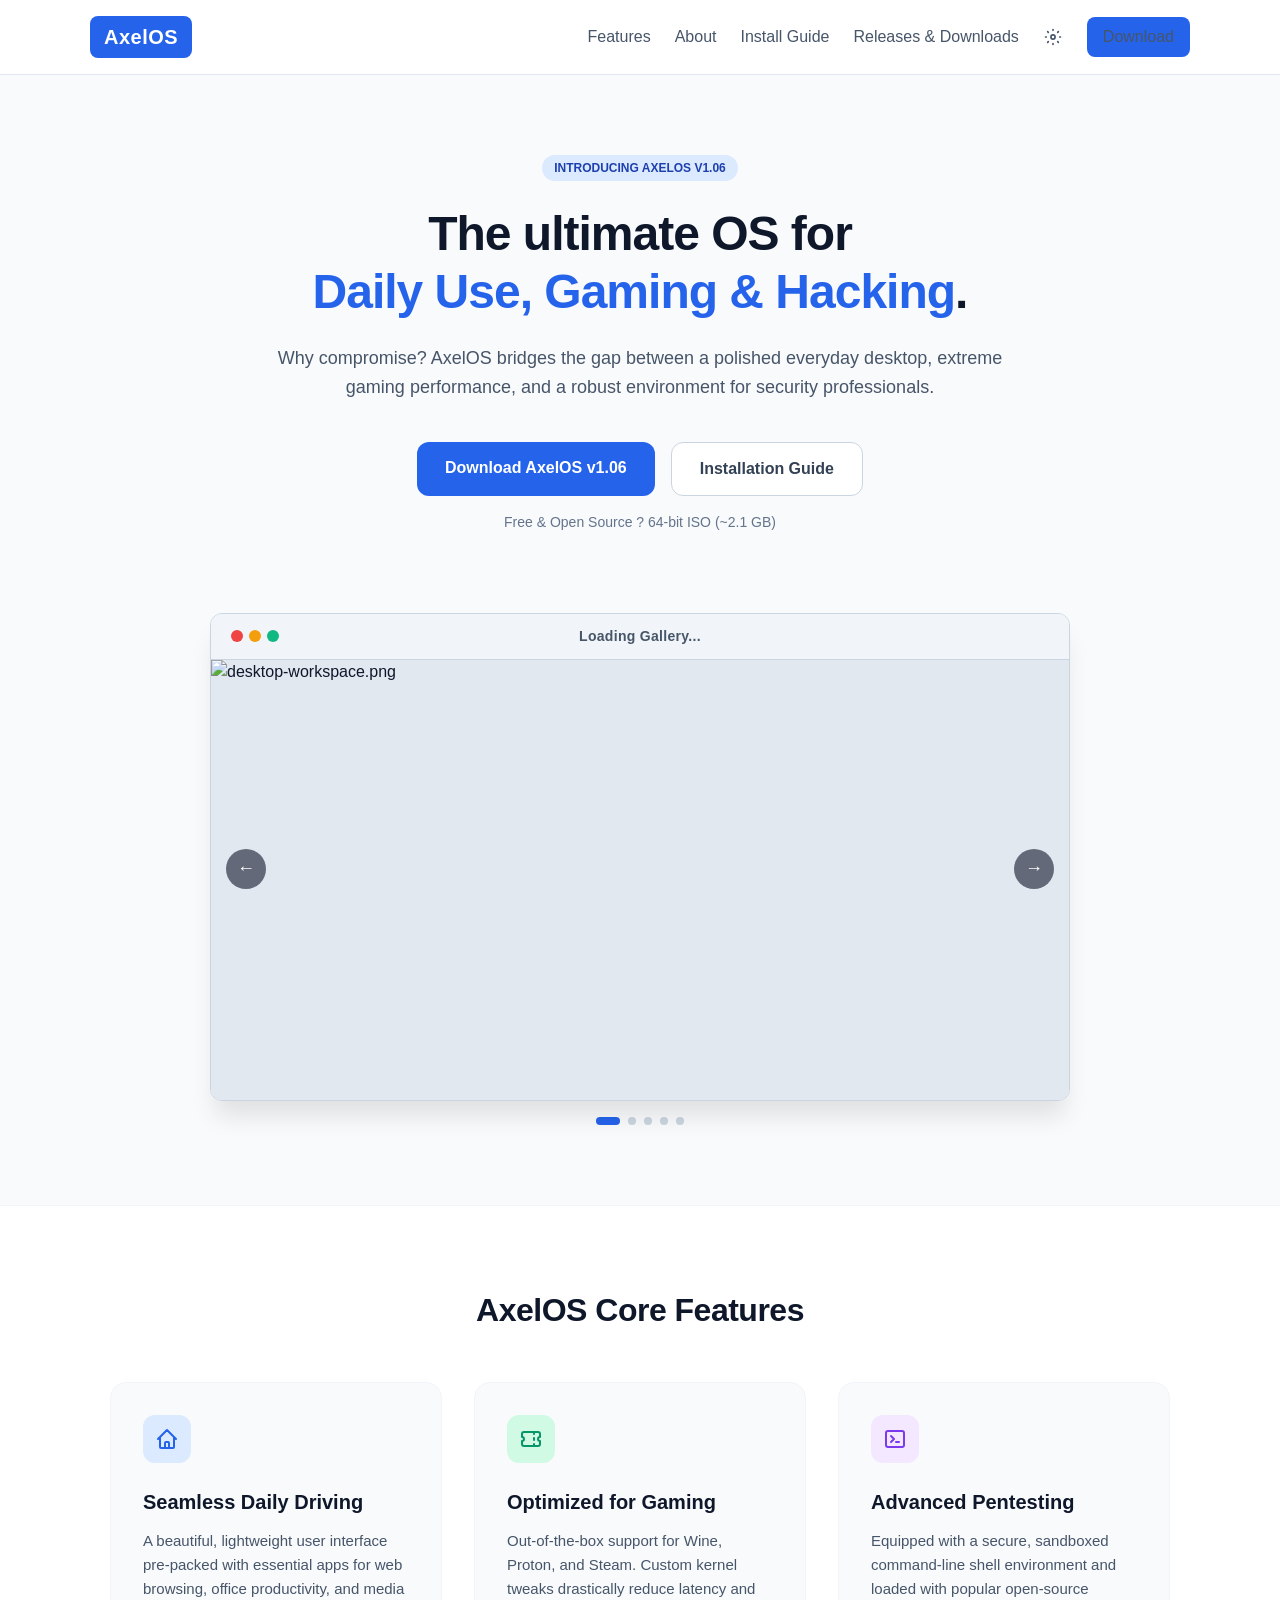
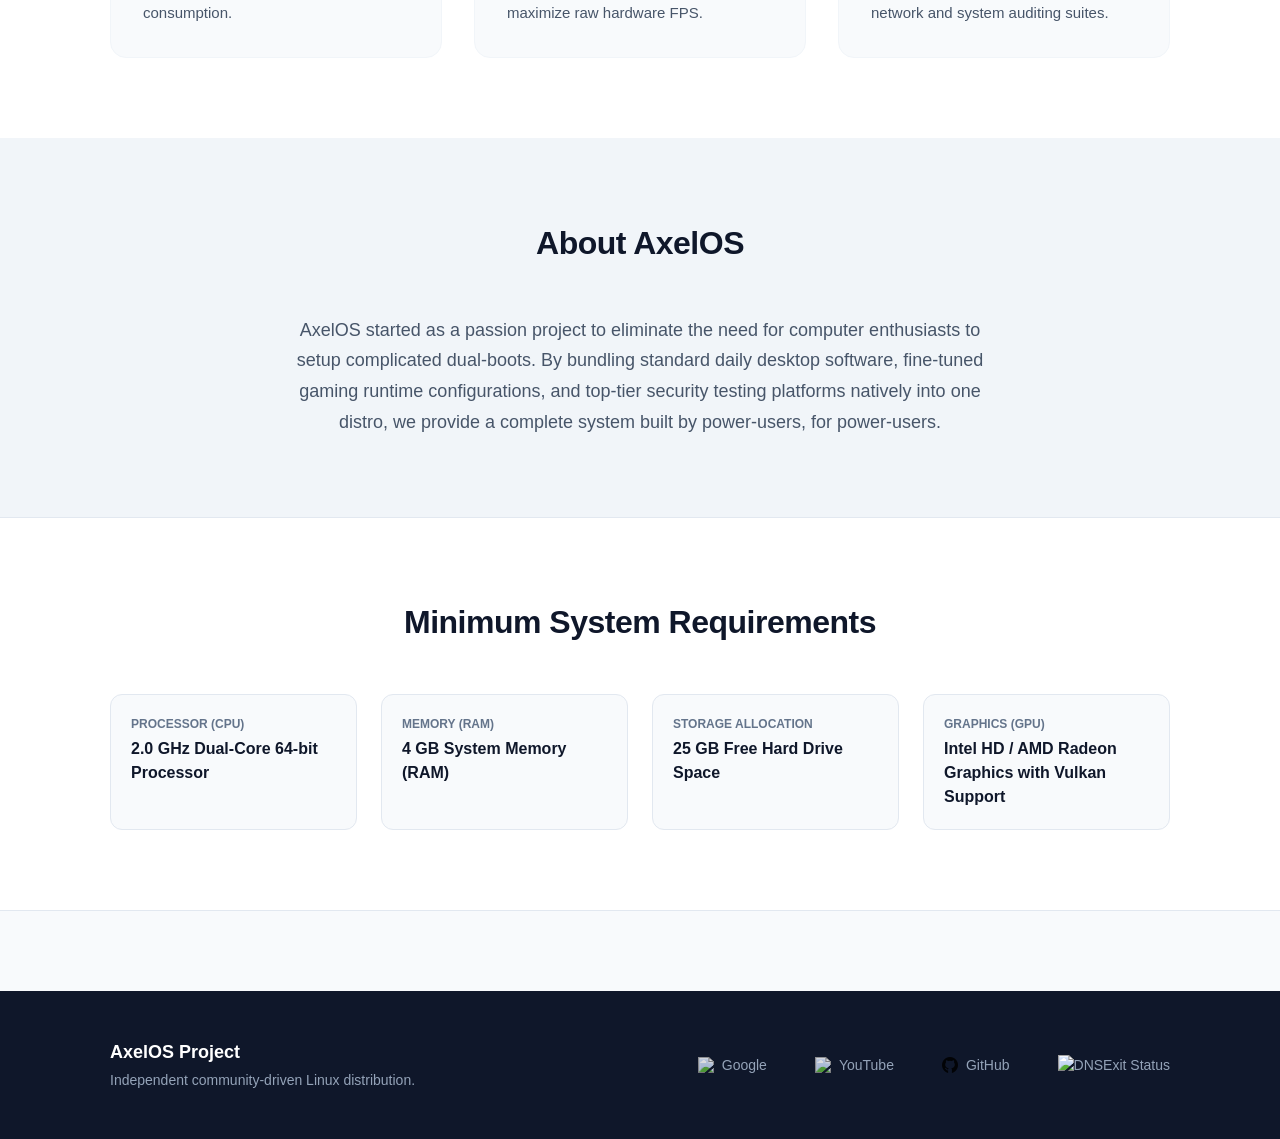
==== commit 853a3980: "Update index.html" ====
--- a/index.html
+++ b/index.html
@@ -3,16 +3,19 @@
 <head>
     <meta charset="UTF-8">
     <meta name="viewport" content="width=device-width, initial-scale=1.0">
-    <title>AxelOS Hub</title>
-    <link rel="stylesheet" href="https://cloudflare.com">
-    <link rel="stylesheet" href="style.css">
+    <title>AxelOS - Daily Driving, Gaming & Hacking Combined</title>
+    <!-- Multi-size Branding Favicon Configuration -->
+    <link rel="apple-touch-icon" sizes="180x180" href="/apple-touch-icon.png">
+    <link rel="icon" type="image/png" sizes="32x32" href="/favicon-32x32.png">
+    <link rel="icon" type="image/png" sizes="16x16" href="/favicon-16x16.png">
+    <link rel="icon" type="image/png" href="./favicon.png">
+    <link rel="stylesheet" href="./style.css">
 </head>
 <body>
 
-    <!-- ? NAVBAR WITH NO LANGUAGE DROPDOWN -->
     <nav>
         <div class="container nav-flex">
-            <div onclick="showHome()" class="logo-text" style="cursor:pointer;">AxelOS</div>
+            <div onclick="showHome()" class="logo-text">AxelOS</div>
             <div class="nav-links">
                 <a onclick="showHome('#features')">Features</a>
                 <a onclick="showHome('#about')">About</a>
@@ -26,106 +29,150 @@
         </div>
     </nav>
 
-    <!-- ? MAIN HOMEPAGE CONTENT -->
-    <div id="main-homepage-content" class="page-view-container">
-        <header class="hero-section" style="text-align: center; padding: 80px 24px; background: radial-gradient(circle at top, #f8fafc, #ffffff);">
-            <span id="tag-ver" style="background: #eff6ff; color: #2563eb; padding: 6px 14px; border-radius: 9999px; font-size: 13px; font-weight: 700; display: inline-block; margin-bottom: 16px;">Introducing AxelOS v1.10</span>
-            <h1 style="font-size: 48px; font-weight: 800; color: #0f172a; margin-bottom: 16px; letter-spacing: -1px;">The Future of Fast, Tuned Desktop Computing</h1>
-            <p style="font-size: 18px; color: #64748b; max-width: 600px; margin: 0 auto 32px auto; line-height: 1.6;">An elegant, performance-focused operating system meticulously crafted for developers, gamers, and systems power users.</p>
-            <button id="hero-dl-btn" class="main-dl-btn" style="background: #2563eb; color: white; border: none; padding: 14px 28px; font-size: 15px; font-weight: 700; border-radius: 8px; cursor: pointer; box-shadow: 0 4px 14px rgba(37, 99, 235, 0.3); transition: transform 0.2s;">Download AxelOS</button>
+    <div id="scroll-top-arrow" onclick="window.scrollTo({top:0, behavior:'smooth'})">&uarr;</div>
+
+    <div id="main-homepage-content">
+        <header>
+            <span class="version-tag" id="tag-ver">Introducing AxelOS...</span>
+            <h1>The ultimate OS for <br><span>Daily Use, Gaming & Hacking</span>.</h1>
+            <p class="hero-p">Why compromise? AxelOS bridges the gap between a polished everyday desktop, extreme gaming performance, and a robust environment for security professionals.</p>
+            <div class="hero-btns" id="download">
+                <a id="hero-dl-btn" onclick="showReleases()" class="btn btn-lg main-dl-btn">Download AxelOS</a>
+                <a onclick="showGuide()" class="btn btn-lg btn-alt">Installation Guide</a>
+            </div>
+            <p class="meta-text">Free & Open Source ? 64-bit ISO (~2.1 GB)</p>
         </header>
 
-        <section class="slider-container" style="max-width: 1000px; margin: 0 auto 60px auto; padding: 0 24px; text-align: center;">
-            <div style="position: relative; overflow: hidden; border-radius: 12px; box-shadow: 0 10px 30px rgba(0,0,0,0.08); background: #1e293b;">
-                <div id="slider-track" style="display: flex; overflow-x: scroll; scroll-snap-type: x mandatory; scrollbar-width: none;-ms-overflow-style: none;"></div>
-                <button onclick="slideCarousel(-1)" style="position: absolute; left: 16px; top: 50%; transform: translateY(-50%); background: rgba(255,255,255,0.9); border: none; width: 40px; height: 40px; border-radius: 50%; cursor: pointer; display: flex; align-items: center; justify-content: center; box-shadow: 0 2px 8px rgba(0,0,0,0.1);"><i class="fas fa-chevron-left" style="color:#0f172a"></i></button>
-                <button onclick="slideCarousel(1)" style="position: absolute; right: 16px; top: 50%; transform: translateY(-50%); background: rgba(255,255,255,0.9); border: none; width: 40px; height: 40px; border-radius: 50%; cursor: pointer; display: flex; align-items: center; justify-content: center; box-shadow: 0 2px 8px rgba(0,0,0,0.1);"><i class="fas fa-chevron-right" style="color:#0f172a"></i></button>
+        <div class="carousel-shell">
+            <button class="arrow-btn arrow-left" onclick="slideCarousel(-1)">&larr;</button>
+            <button class="arrow-btn arrow-right" onclick="slideCarousel(1)">&rarr;</button>
+            <div class="window-mockup">
+                <div class="window-bar">
+                    <div class="dot-group">
+                        <span class="dot" style="background:#ef4444;"></span>
+                        <span class="dot" style="background:#f59e0b;"></span>
+                        <span class="dot" style="background:#10b981;"></span>
+                    </div>
+                    <div class="window-title" id="screen-title">Loading Gallery...</div>
+                </div>
+                <div class="slider-viewport" id="slider-track"></div>
             </div>
-            <h3 id="screen-title" style="margin-top: 16px; font-size: 15px; color: #64748b; font-weight: 500;">Desktop Interface Preview</h3>
-            <div id="dots-container" style="display: flex; justify-content: center; gap: 8px; margin-top: 12px;"></div>
-        </section>
+            <div class="indicator-dots" id="dots-container"></div>
+        </div>
 
-        <section class="specs-section" style="background: #f8fafc; padding: 60px 24px; border-top: 1px solid #e2e8f0; border-bottom: 1px solid #e2e8f0;">
-            <div style="max-width: 900px; margin: 0 auto;">
-                <h2 style="font-size: 28px; font-weight: 800; color: #0f172a; text-align: center; margin-bottom: 32px;">System Hardware Requirements</h2>
-                <div style="display: grid; grid-template-columns: repeat(auto-fit, minmax(200px, 1fr)); gap: 20px;">
-                    <div style="background: #ffffff; padding: 24px; border-radius: 10px; border: 1px solid #e2e8f0; text-align: center;">
-                        <i class="fas fa-microchip" style="font-size: 24px; color: #2563eb; margin-bottom: 12px;"></i>
-                        <h4 style="font-size: 14px; color: #64748b; margin-bottom: 6px;">Processor (CPU)</h4>
-                        <p id="spec-cpu" style="font-size: 15px; font-weight: 700; color: #0f172a; margin: 0;">Loading...</p>
+        <section class="features" id="features">
+            <div class="container">
+                <h2 class="section-title">AxelOS Core Features</h2>
+                <div class="grid">
+                    <div class="card">
+                        <div class="icon-box icon-blue"><svg viewBox="0 0 24 24"><path stroke-linecap="round" stroke-linejoin="round" d="M3 12l2-2m0 0l7-7 7 7M5 10v10a1 1 0 001 1h3m10-11l2 2m-2-2v10a1 1 0 01-1 1h-3m-6 0a1 1 0 001-1v-4a1 1 0 011-1h2a1 1 0 011 1v4a1 1 0 001 1m-6 0h6"></path></svg></div>
+                        <h3>Seamless Daily Driving</h3>
+                        <p>A beautiful, lightweight user interface pre-packed with essential apps for web browsing, office productivity, and media consumption.</p>
                     </div>
-                    <div style="background: #ffffff; padding: 24px; border-radius: 10px; border: 1px solid #e2e8f0; text-align: center;">
-                        <i class="fas fa-memory" style="font-size: 24px; color: #2563eb; margin-bottom: 12px;"></i>
-                        <h4 style="font-size: 14px; color: #64748b; margin-bottom: 6px;">Memory (RAM)</h4>
-                        <p id="spec-ram" style="font-size: 15px; font-weight: 700; color: #0f172a; margin: 0;">Loading...</p>
+                    <div class="card">
+                        <div class="icon-box icon-emerald"><svg viewBox="0 0 24 24"><path stroke-linecap="round" stroke-linejoin="round" d="M15 5v2m0 4v2m0 4v2M5 5a2 2 0 00-2 2v3a2 2 0 110 4v3a2 2 0 002 2h14a2 2 0 002-2v-3a2 2 0 110-4V7a2 2 0 00-2-2H5z"></path></svg></div>
+                        <h3>Optimized for Gaming</h3>
+                        <p>Out-of-the-box support for Wine, Proton, and Steam. Custom kernel tweaks drastically reduce latency and maximize raw hardware FPS.</p>
                     </div>
-                    <div style="background: #ffffff; padding: 24px; border-radius: 10px; border: 1px solid #e2e8f0; text-align: center;">
-                        <i class="fas fa-hdd" style="font-size: 24px; color: #2563eb; margin-bottom: 12px;"></i>
-                        <h4 style="font-size: 14px; color: #64748b; margin-bottom: 6px;">Storage Capacity</h4>
-                        <p id="spec-storage" style="font-size: 15px; font-weight: 700; color: #0f172a; margin: 0;">Loading...</p>
-                    </div>
-                    <div style="background: #ffffff; padding: 24px; border-radius: 10px; border: 1px solid #e2e8f0; text-align: center;">
-                        <i class="fas fa-gamepad" style="font-size: 24px; color: #2563eb; margin-bottom: 12px;"></i>
-                        <h4 style="font-size: 14px; color: #64748b; margin-bottom: 6px;">Graphics Card (GPU)</h4>
-                        <p id="spec-gpu" style="font-size: 15px; font-weight: 700; color: #0f172a; margin: 0;">Loading...</p>
+                    <div class="card">
+                        <div class="icon-box icon-purple"><svg viewBox="0 0 24 24"><path stroke-linecap="round" stroke-linejoin="round" d="M8 9l3 3-3 3m5 0h3M5 20h14a2 2 0 002-2V6a2 2 0 00-2-2H5a2 2 0 00-2 2v12a2 2 0 002 2z"></path></svg></div>
+                        <h3>Advanced Pentesting</h3>
+                        <p>Equipped with a secure, sandboxed command-line shell environment and loaded with popular open-source network and system auditing suites.</p>
                     </div>
                 </div>
             </div>
         </section>
-    </div>
-    <!-- ? FIXED TIMELINE & FAQ TARGET CONTAINER SECTIONS -->
-    <div id="main-guide-content" class="page-view-container" style="display: none; max-width: 900px; margin: 40px auto; padding: 24px; font-family: system-ui, -apple-system, sans-serif;">
-        <div style="text-align: center; margin-bottom: 48px;">
-            <h1 style="font-size: 36px; font-weight: 800; color: #0f172a; margin-bottom: 12px;">AxelOS Documentation Hub</h1>
-            <p id="guide-subtitle" style="font-size: 16px; color: #64748b; max-width: 600px; margin: 0 auto;">Loading documentation fields...</p>
-        </div>
+        <section class="about" id="about">
+            <div class="container">
+                <h2 class="section-title">About AxelOS</h2>
+                <p class="about-p">AxelOS started as a passion project to eliminate the need for computer enthusiasts to setup complicated dual-boots. By bundling standard daily desktop software, fine-tuned gaming runtime configurations, and top-tier security testing platforms natively into one distro, we provide a complete system built by power-users, for power-users.</p>
+            </div>
+        </section>
 
-        <div style="background: #ffffff; padding: 32px; border-radius: 16px; box-shadow: 0 4px 20px rgba(0,0,0,0.05); margin-bottom: 40px; border: 1px solid #e2e8f0;">
-            <h2 style="font-size: 22px; font-weight: 700; color: #0f172a; margin-bottom: 24px; display: flex; align-items: center; gap: 8px;">
-                <i class="fas fa-map-signs" style="color: #2563eb;"></i> Complete Step-by-Step Installation Guide
-            </h2>
-            <!-- Fixed ID Hook for Guide Steps -->
-            <div id="install-timeline" style="position: relative; border-left: 3px solid #e2e8f0; margin-left: 16px; padding-left: 24px;"></div>
-        </div>
-
-        <div style="background: #ffffff; padding: 32px; border-radius: 16px; box-shadow: 0 4px 20px rgba(0,0,0,0.05); border: 1px solid #e2e8f0;">
-            <h2 style="font-size: 22px; font-weight: 700; color: #0f172a; margin-bottom: 8px; display: flex; align-items: center; gap: 8px;">
-                <i class="fas fa-question-circle" style="color: #2563eb;"></i> Frequently Asked Questions
-            </h2>
-            <p style="font-size: 14px; color: #64748b; margin: 0 0 24px 0;">Click on any question below to check its answer instantly.</p>
-            <!-- Fixed ID Hook for Accordion Items -->
-            <div id="faq-accordion" style="display: flex; flex-direction: column; gap: 12px;"></div>
-        </div>
-        
-        <style>
-            .faq-item.active { border-color: #2563eb !important; box-shadow: 0 4px 12px rgba(37,99,235,0.05); }
-            .faq-item.active button { background: #eff6ff; color: #2563eb !important; }
-            .faq-item.active .faq-arrow { transform: rotate(180deg); color: #2563eb !important; }
-        </style>
+        <section class="specs-section">
+            <div class="container">
+                <h2 class="section-title">Minimum System Requirements</h2>
+                <div class="specs-list">
+                    <div class="spec-item"><div class="spec-label">Processor (CPU)</div><div class="spec-value" id="spec-cpu">Loading...</div></div>
+                    <div class="spec-item"><div class="spec-label">Memory (RAM)</div><div class="spec-value" id="spec-ram">Loading...</div></div>
+                    <div class="spec-item"><div class="spec-label">Storage Allocation</div><div class="spec-value" id="spec-storage">Loading...</div></div>
+                    <div class="spec-item"><div class="spec-label">Graphics (GPU)</div><div class="spec-value" id="spec-gpu">Loading...</div></div>
+                </div>
+            </div>
+        </section>
     </div>
 
-    <!-- ? RELEASES HISTORY SECTION -->
-    <div id="main-releases-content" class="page-view-container" style="display: none; max-width: 1100px; margin: 40px auto; padding: 0 24px;">
-        <div style="background: #ffffff; padding: 32px; border-radius: 16px; box-shadow: 0 4px 20px rgba(0,0,0,0.05); border: 1px solid #e2e8f0; overflow-x: auto;">
-            <h2 style="font-size: 24px; font-weight: 800; color: #0f172a; margin-bottom: 24px; display: flex; align-items: center; gap: 8px;"><i class="fas fa-history" style="color: #2563eb;"></i> Version History & ISO Downloads</h2>
-            <table style="width: 100%; border-collapse: collapse; text-align: left; min-width: 700px;">
-                <thead>
-                    <tr style="border-bottom: 2px solid #e2e8f0; color: #64748b; font-size: 13px; font-weight: 700; text-transform: uppercase; letter-spacing: 0.5px;">
-                        <th style="padding: 12px;">Build Version</th>
-                        <th style="padding: 12px;">Built At</th>
-                        <th style="padding: 12px;">Codename</th>
-                        <th style="padding: 12px; width: 35%;">Key Updates log</th>
-                        <th style="padding: 12px;">Status Type</th>
-                        <th style="padding: 12px; text-align: center;">Action Mirror</th>
-                    </tr>
-                </thead>
-                <tbody id="history-rows"></tbody>
-            </table>
+    <!-- View 2: Standalone Installation Guide -->
+    <div id="main-guide-content" class="page-view-container">
+        <div class="content-card-wrapper">
+            <div onclick="showHome()" class="back-link">&larr; Back to Home</div>
+            <h1 style="margin-bottom: 24px;">Deployment & Installation Guide</h1>
+            <div class="step"><div class="step-num">Step 1</div><h3>Download Image</h3><p>Obtain the latest stable image and verify SHA256 checksums.</p></div>
+            <div class="step"><div class="step-num">Step 2</div><h3>Flash Target Media</h3><p>Use BalenaEtcher or Rufus to write the ISO to an 8GB+ USB drive.</p></div>
+            <div class="step"><div class="step-num">Step 3</div><h3>BIOS Setup</h3><p>Disable Secure Boot and assign USB storage priority rankings.</p></div>
+            <div class="step"><div class="step-num">Step 4</div><h3>Installation</h3><p>Boot from USB and follow the partitioning formatting disk setup wizard choices.</p></div>
+            
+            <div class="faq-section">
+                <h2 style="font-size:24px; font-weight:800; margin-bottom:28px; margin-top:50px; text-align:center;">Frequently Asked Questions</h2>
+                <div class="faq-item">
+                    <button class="faq-trigger" onclick="toggleFaq(this)">Can I dual-boot AxelOS with Windows? <span class="faq-icon">+</span></button>
+                    <div class="faq-panel"><div class="faq-content">Yes! During Step 4 of the installation guide, select 'Install Alongside' to safely partition your drive without erasing your existing Windows data.</div></div>
+                </div>
+                <div class="faq-item">
+                    <button class="faq-trigger" onclick="toggleFaq(this)">Are anti-cheat gaming systems supported? <span class="faq-icon">+</span></button>
+                    <div class="faq-panel"><div class="faq-content">AxelOS includes kernel-level driver compatibility loops for Proton. Games using Valve Easy Anti-Cheat (EAC) and BattlEye load natively out of the box.</div></div>
+                </div>
+                <div class="faq-item">
+                    <button class="faq-trigger" onclick="toggleFaq(this)">Is this OS safe for beginners to use daily? <span class="faq-icon">+</span></button>
+                    <div class="faq-panel"><div class="faq-content">Absolutely. While it contains powerful tools for hacking and optimization, the desktop interface behaves exactly like a standard, user-friendly operating system.</div></div>
+                </div>
+            </div>
         </div>
     </div>
 
-    <button onclick="window.scrollTo({top: 0, behavior: 'smooth'})" id="scroll-top-arrow" style="position: fixed; bottom: 24px; right: 24px; width: 44px; height: 44px; background: #2563eb; color: white; border: none; border-radius: 50%; display: none; align-items: center; justify-content: center; cursor: pointer; box-shadow: 0 4px 12px rgba(37,99,235,0.3); z-index: 999;"><i class="fas fa-arrow-up"></i></button>
+    <!-- View 3: Combined Version Releases & Downloads Hub -->
+    <div id="main-releases-content" class="page-view-container">
+        <div class="content-card-wrapper" style="max-width: 100%; width: 100%;">
+            <div onclick="showHome()" class="back-link">&larr; Back to Home</div>
+            <h1>AxelOS Distribution Hub</h1>
+            <p style="color:#475569; margin-top:4px; margin-bottom:24px;">Track system build revisions, changelog patches, and download official mirror ISO files natively.</p>
+            <div class="table-wrapper" style="overflow-x: auto; background: transparent; border-radius: 12px;">
+                <table style="width: 100%; border-collapse: collapse; text-align: left;">
+                    <thead>
+                        <tr style="border-bottom: 2px solid #e2e8f0;">
+                            <th style="padding: 16px 12px; font-weight: 600;">Version</th>
+                            <th style="padding: 16px 12px; font-weight: 600;">Built At</th>
+                            <th style="padding: 16px 12px; font-weight: 600;">Codename</th>
+                            <th style="padding: 16px 12px; font-weight: 600;">Key Updates / Changelog</th>
+                            <th style="padding: 16px 12px; font-weight: 600;">Status</th>
+                            <th style="padding: 16px 12px; font-weight: 600; text-align: center;">Download Link</th>
+                        </tr>
+                    </thead>
+                    <tbody id="history-rows"></tbody>
+                </table>
+            </div>
+        </div>
+    </div>
 
-    <script src="script.js"></script>
+    <!-- Cleaner Footer (Wiped out gnrcounter popup box element completely) -->
+    <footer>
+        <div class="container footer-flex">
+            <div class="footer-left"><h4>AxelOS Project</h4><p>Independent community-driven Linux distribution.</p></div>
+            <div class="footer-links" style="display: flex; align-items: center; gap: 24px; flex-wrap: wrap;">
+                <a href="https://google.com" target="_blank" style="display: flex; align-items: center; gap: 8px; color: #94a3b8; text-decoration: none;">
+                    <img src="./icon/google.png" alt="Google" style="width: 16px; height: 16px; object-fit: contain; filter: opacity(0.85);"><span>Google</span>
+                </a>
+                <a href="https://youtube.com" target="_blank" style="display: flex; align-items: center; gap: 8px; color: #94a3b8; text-decoration: none;">
+                    <img src="./icon/youtube.png" alt="YouTube" style="width: 16px; height: 16px; object-fit: contain; filter: opacity(0.85);"><span>YouTube</span>
+                </a>
+                <a href="https://github.com" target="_blank" style="display: flex; align-items: center; gap: 8px; color: #94a3b8; text-decoration: none;">
+                    <img src="./icon/github.png" alt="GitHub" style="width: 16px; height: 16px; object-fit: contain; filter: opacity(0.85);"><span>GitHub</span>
+                </a>
+                <a href="http://dnsexit.com" target="_blank"><img src="http://dnsexit.com" border="0" alt="DNSExit Status"></a>
+            </div>
+        </div>
+    </footer>
+
+    <script src="./script.js?v=9"></script>
 </body>
 </html>
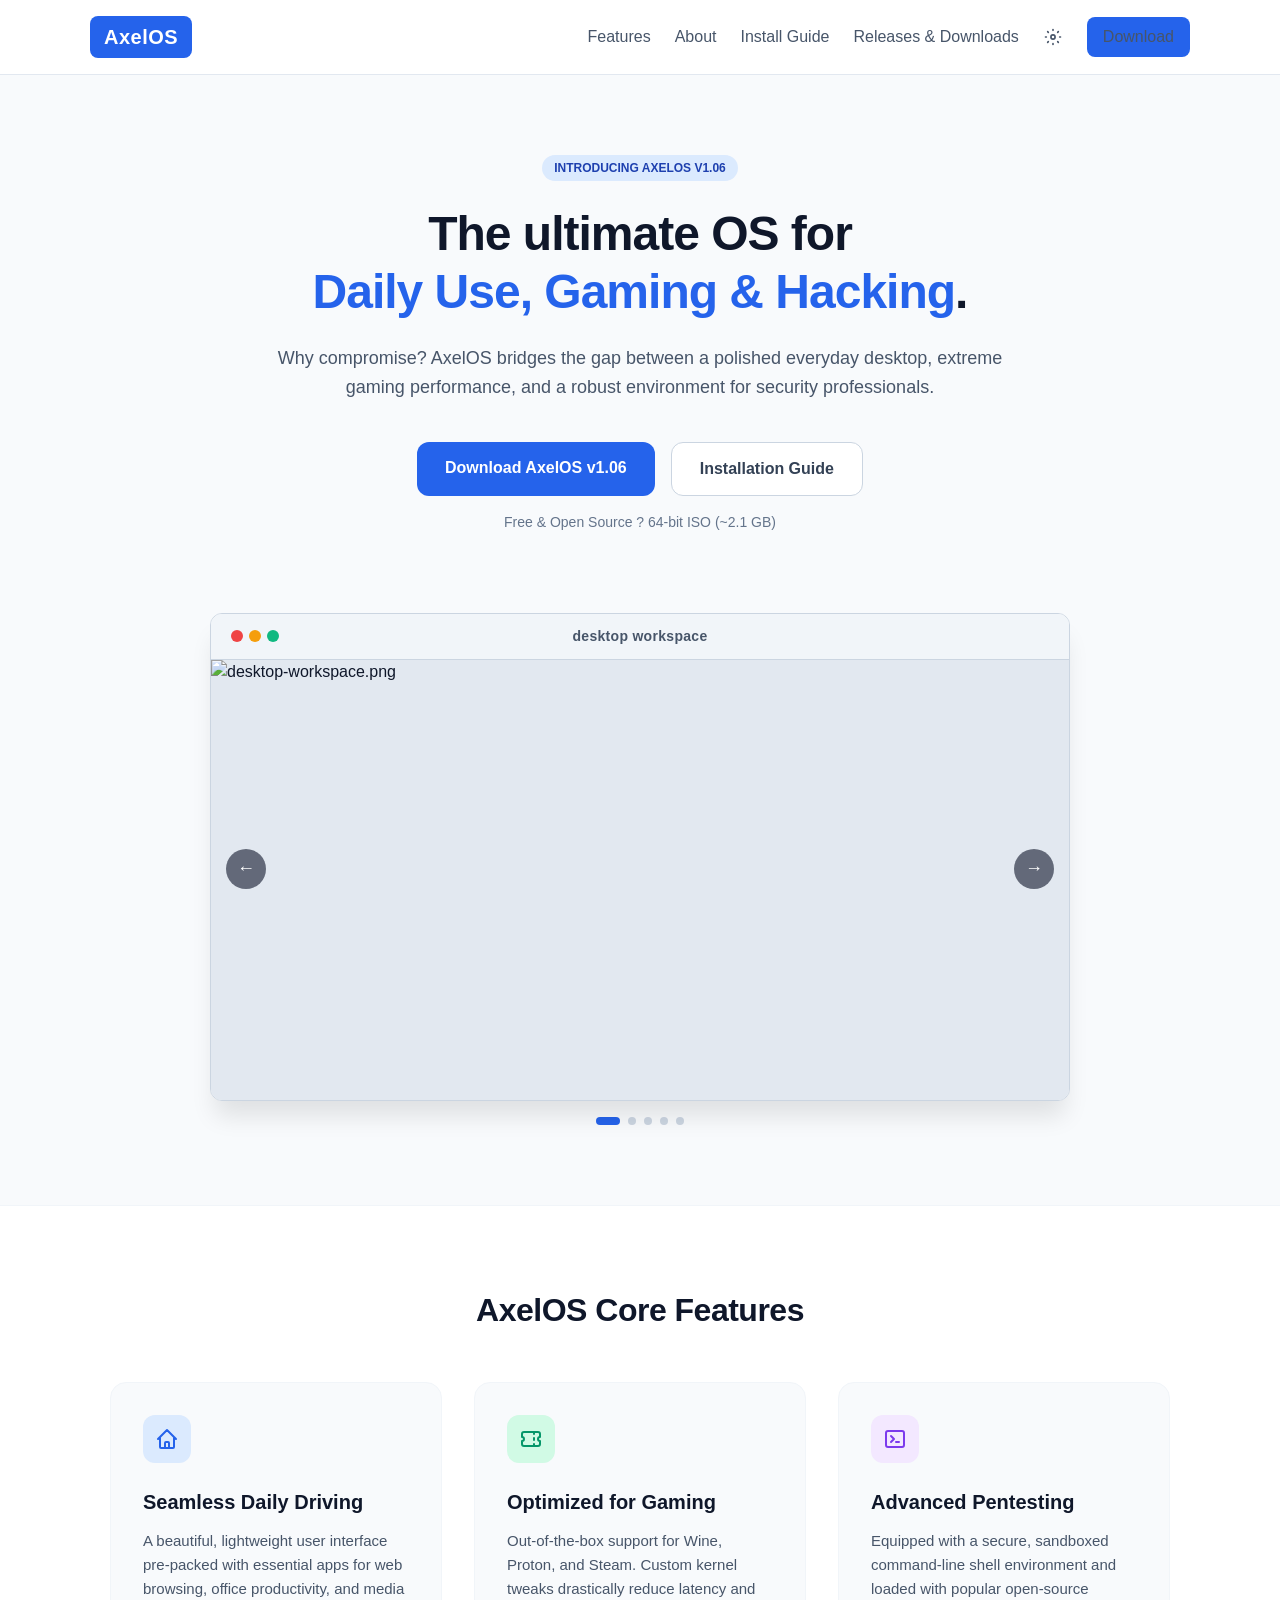
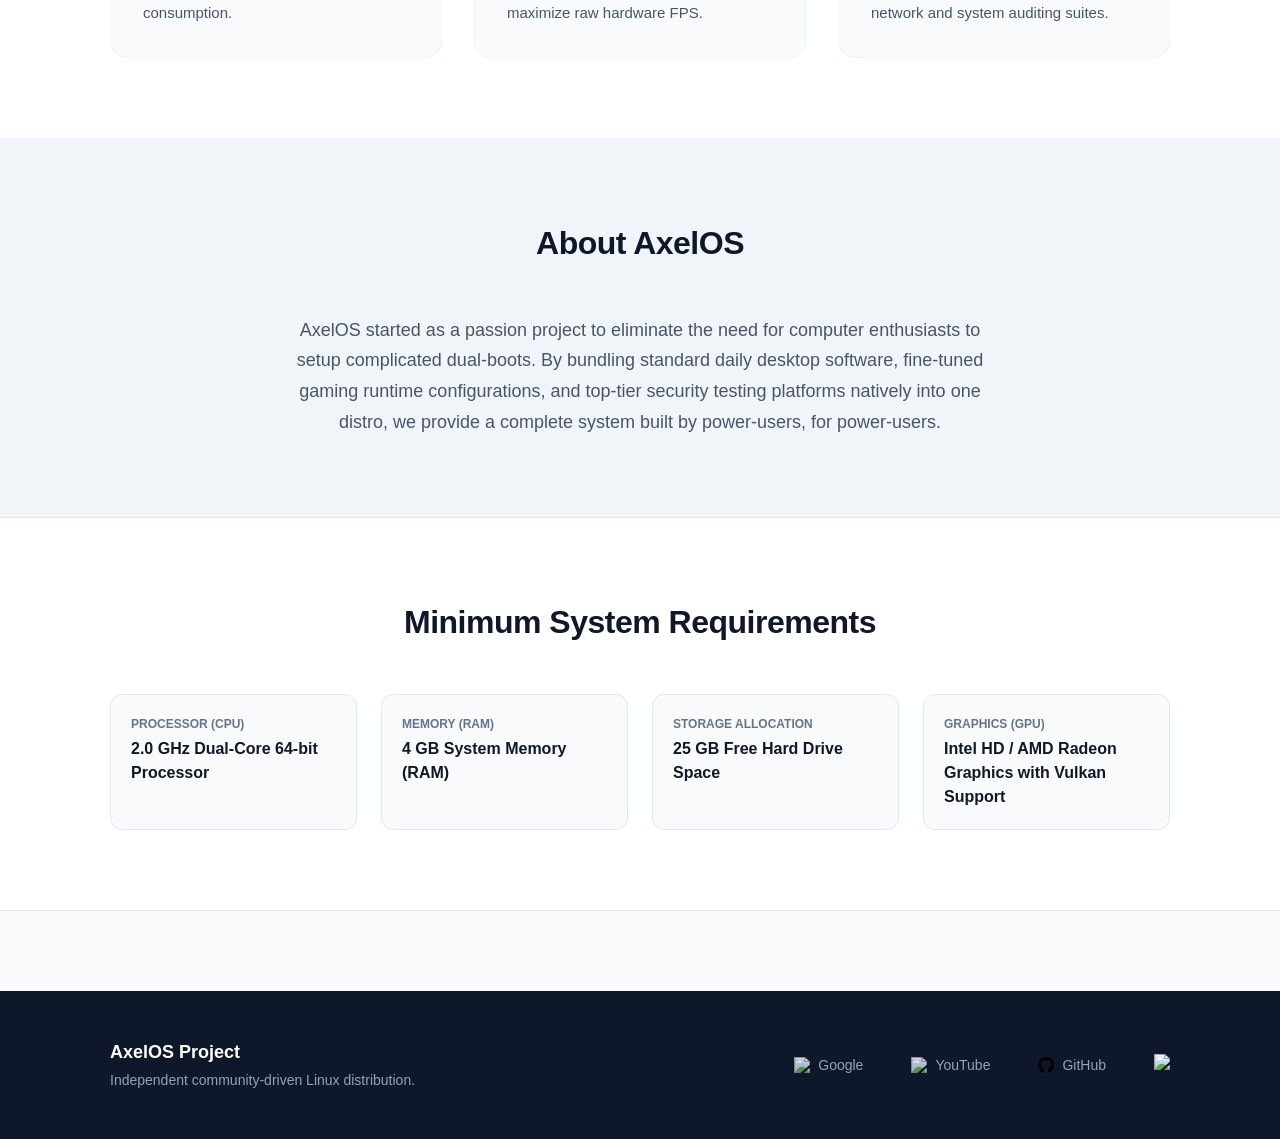
==== commit 0ac367f0: "Update index.html" ====
--- a/index.html
+++ b/index.html
@@ -107,7 +107,7 @@
         <div class="content-card-wrapper">
             <div onclick="showHome()" class="back-link">&larr; Back to Home</div>
             <h1 style="margin-bottom: 24px;">Deployment & Installation Guide</h1>
-            <div class="step"><div class="step-num">Step 1</div><h3>Download Image</h3><p>Obtain the latest stable image and verify SHA256 checksums.</p></div>
+            <div class="step"><div class="step-num">Step 1</div><h3>Download Image</h3><p>Obtain the latest stable image from Release & Download.</p></div>
             <div class="step"><div class="step-num">Step 2</div><h3>Flash Target Media</h3><p>Use BalenaEtcher or Rufus to write the ISO to an 8GB+ USB drive.</p></div>
             <div class="step"><div class="step-num">Step 3</div><h3>BIOS Setup</h3><p>Disable Secure Boot and assign USB storage priority rankings.</p></div>
             <div class="step"><div class="step-num">Step 4</div><h3>Installation</h3><p>Boot from USB and follow the partitioning formatting disk setup wizard choices.</p></div>
@@ -119,8 +119,8 @@
                     <div class="faq-panel"><div class="faq-content">Yes! During Step 4 of the installation guide, select 'Install Alongside' to safely partition your drive without erasing your existing Windows data.</div></div>
                 </div>
                 <div class="faq-item">
-                    <button class="faq-trigger" onclick="toggleFaq(this)">Are anti-cheat gaming systems supported? <span class="faq-icon">+</span></button>
-                    <div class="faq-panel"><div class="faq-content">AxelOS includes kernel-level driver compatibility loops for Proton. Games using Valve Easy Anti-Cheat (EAC) and BattlEye load natively out of the box.</div></div>
+                    <button class="faq-trigger" onclick="toggleFaq(this)">Can i use this OS without erase or remove OS i use? <span class="faq-icon">+</span></button>
+                    <div class="faq-panel"><div class="faq-content">yes, you can use AxelOS without erase or removeing your OS.</div></div>
                 </div>
                 <div class="faq-item">
                     <button class="faq-trigger" onclick="toggleFaq(this)">Is this OS safe for beginners to use daily? <span class="faq-icon">+</span></button>
@@ -168,7 +168,7 @@
                 <a href="https://github.com" target="_blank" style="display: flex; align-items: center; gap: 8px; color: #94a3b8; text-decoration: none;">
                     <img src="./icon/github.png" alt="GitHub" style="width: 16px; height: 16px; object-fit: contain; filter: opacity(0.85);"><span>GitHub</span>
                 </a>
-                <a href="http://dnsexit.com" target="_blank"><img src="http://dnsexit.com" border="0" alt="DNSExit Status"></a>
+                <a href="http://dnsexit.com"><img src="http://dnsexit.com/images/dns.gif" border=0></a>
             </div>
         </div>
     </footer>
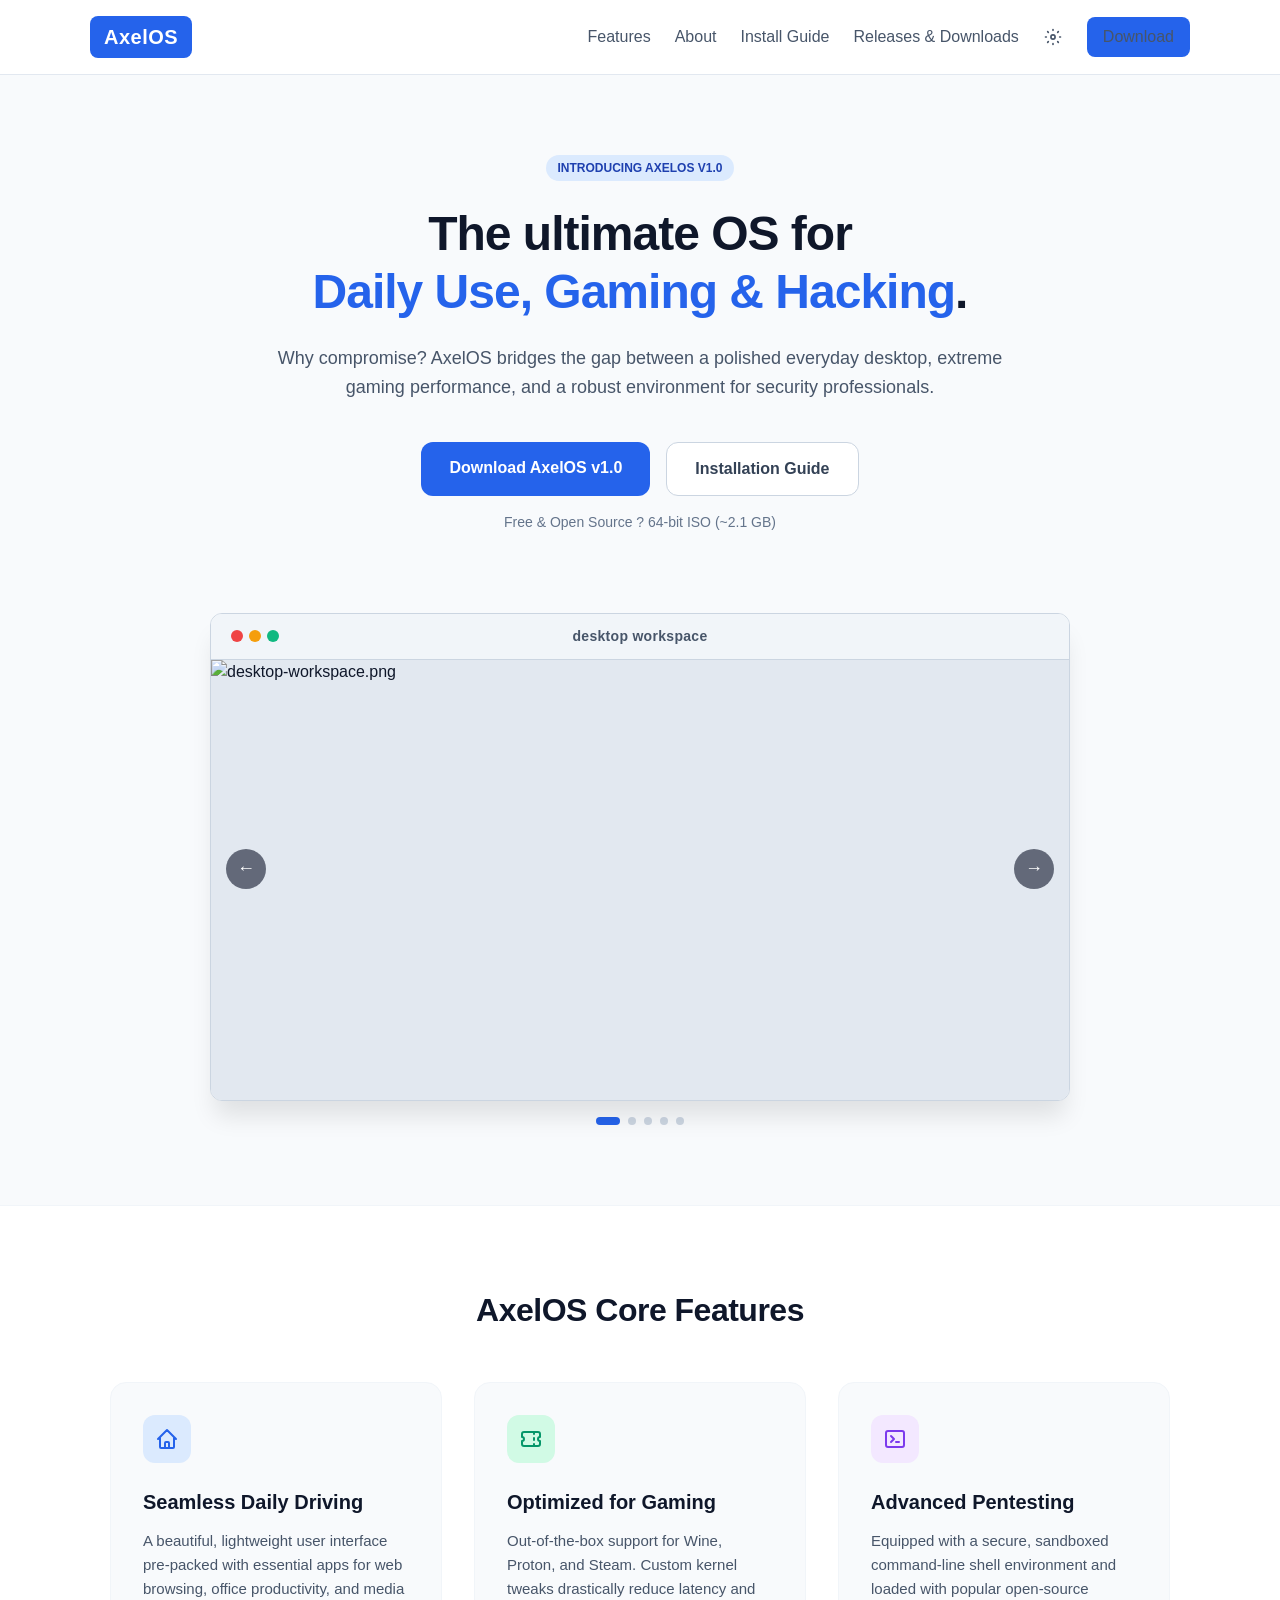
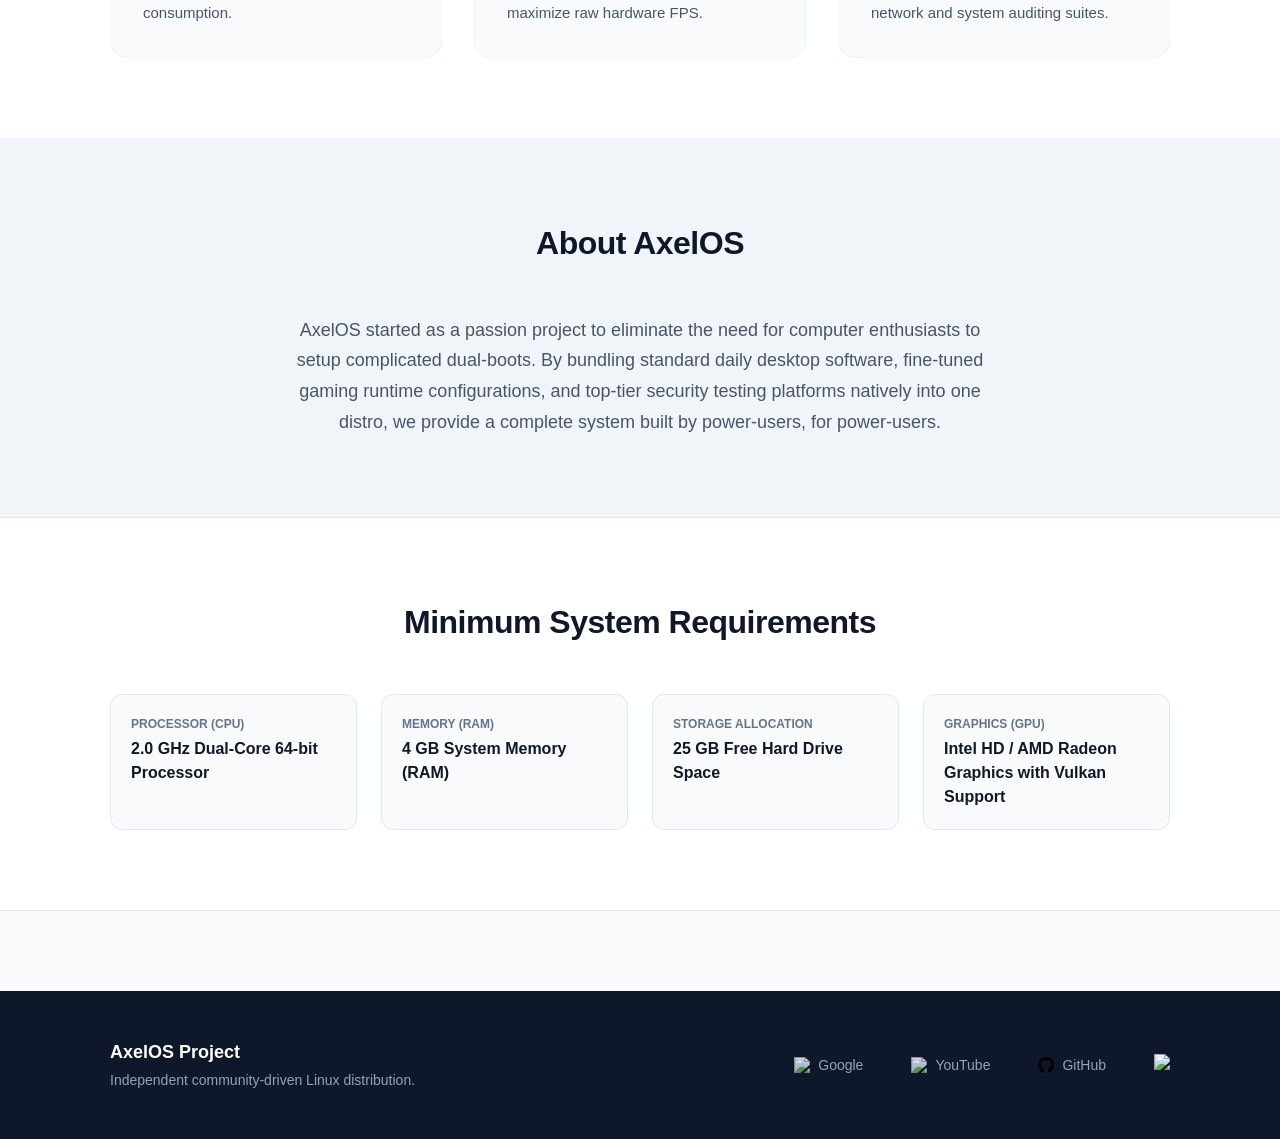
==== commit 098fd758: "Update index.html" ====
--- a/index.html
+++ b/index.html
@@ -3,6 +3,7 @@
 <head>
     <meta charset="UTF-8">
     <meta name="viewport" content="width=device-width, initial-scale=1.0">
+    <meta name="google-site-verification" content="E5O99naNYM-Vtq6kvGRejeZcLB8eFbTkHeBh8FrwExo" />
     <title>AxelOS - Daily Driving, Gaming & Hacking Combined</title>
     <!-- Multi-size Branding Favicon Configuration -->
     <link rel="apple-touch-icon" sizes="180x180" href="/apple-touch-icon.png">
@@ -154,6 +155,24 @@
         </div>
     </div>
 
+    <!-- Default Statcounter code for AxelOS Web
+http://www.axelos.run.place -->
+<script type="text/javascript">
+var sc_project=13337176; 
+var sc_invisible=1; 
+var sc_security="8859b7b2"; 
+</script>
+<script type="text/javascript"
+src="https://www.statcounter.com/counter/counter.js"
+async></script>
+<noscript><div class="statcounter"><a title="Web Analytics"
+href="https://statcounter.com/" target="_blank"><img
+class="statcounter"
+src="https://c.statcounter.com/13337176/0/8859b7b2/1/"
+alt="Web Analytics"
+referrerPolicy="no-referrer-when-downgrade"></a></div></noscript>
+<!-- End of Statcounter Code -->
+    
     <!-- Cleaner Footer (Wiped out gnrcounter popup box element completely) -->
     <footer>
         <div class="container footer-flex">
